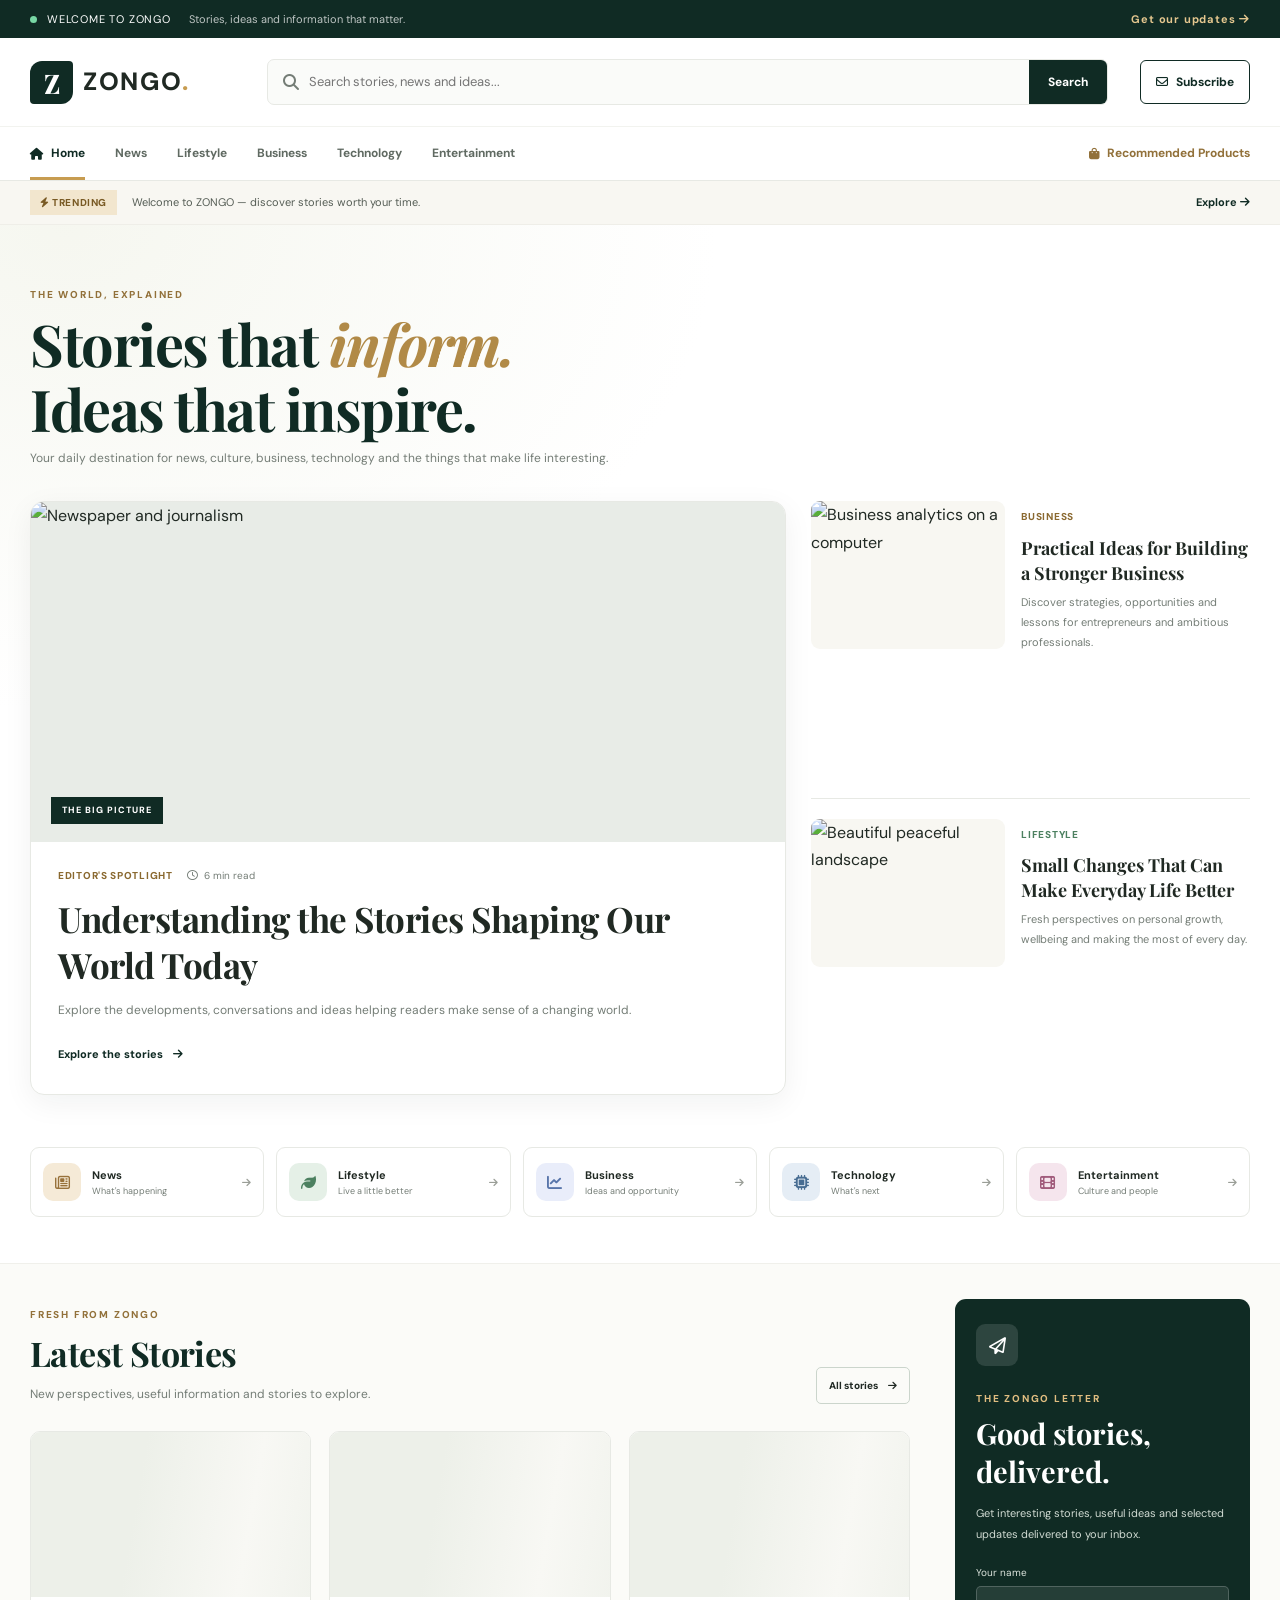
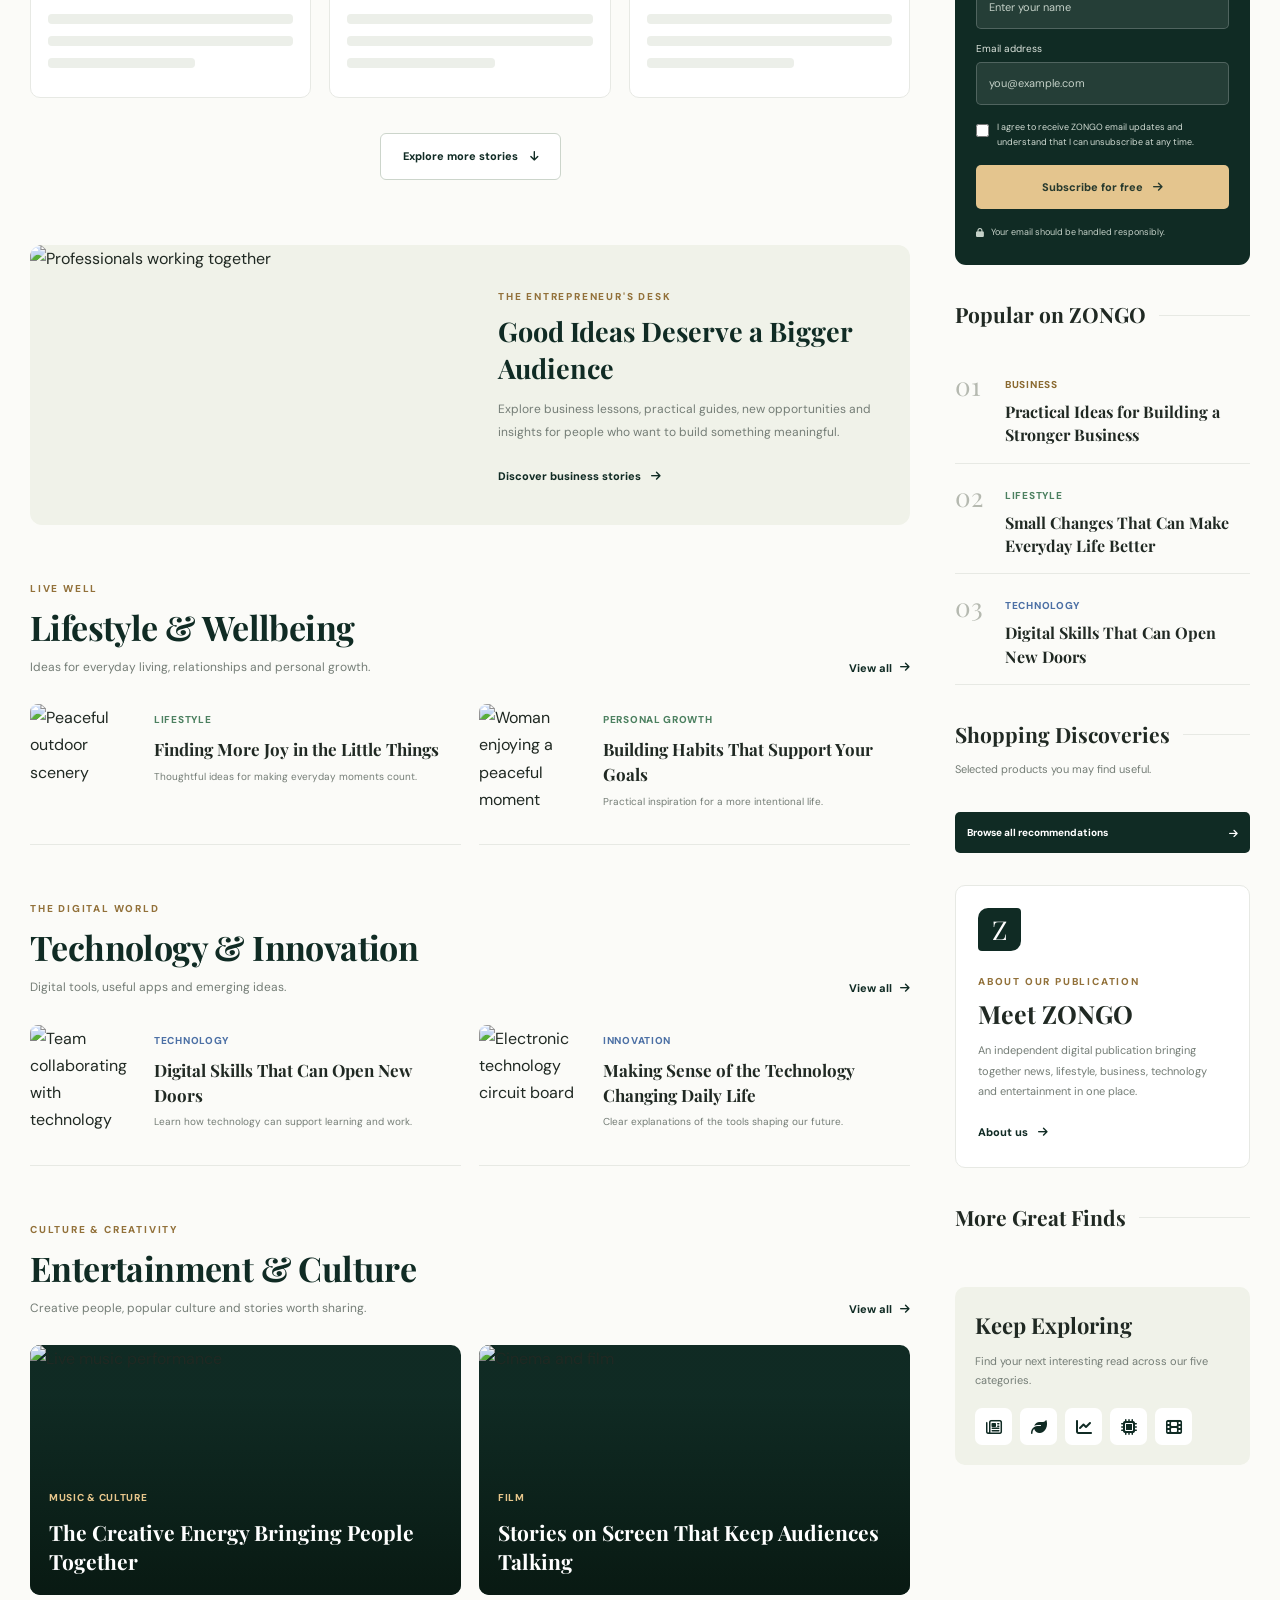
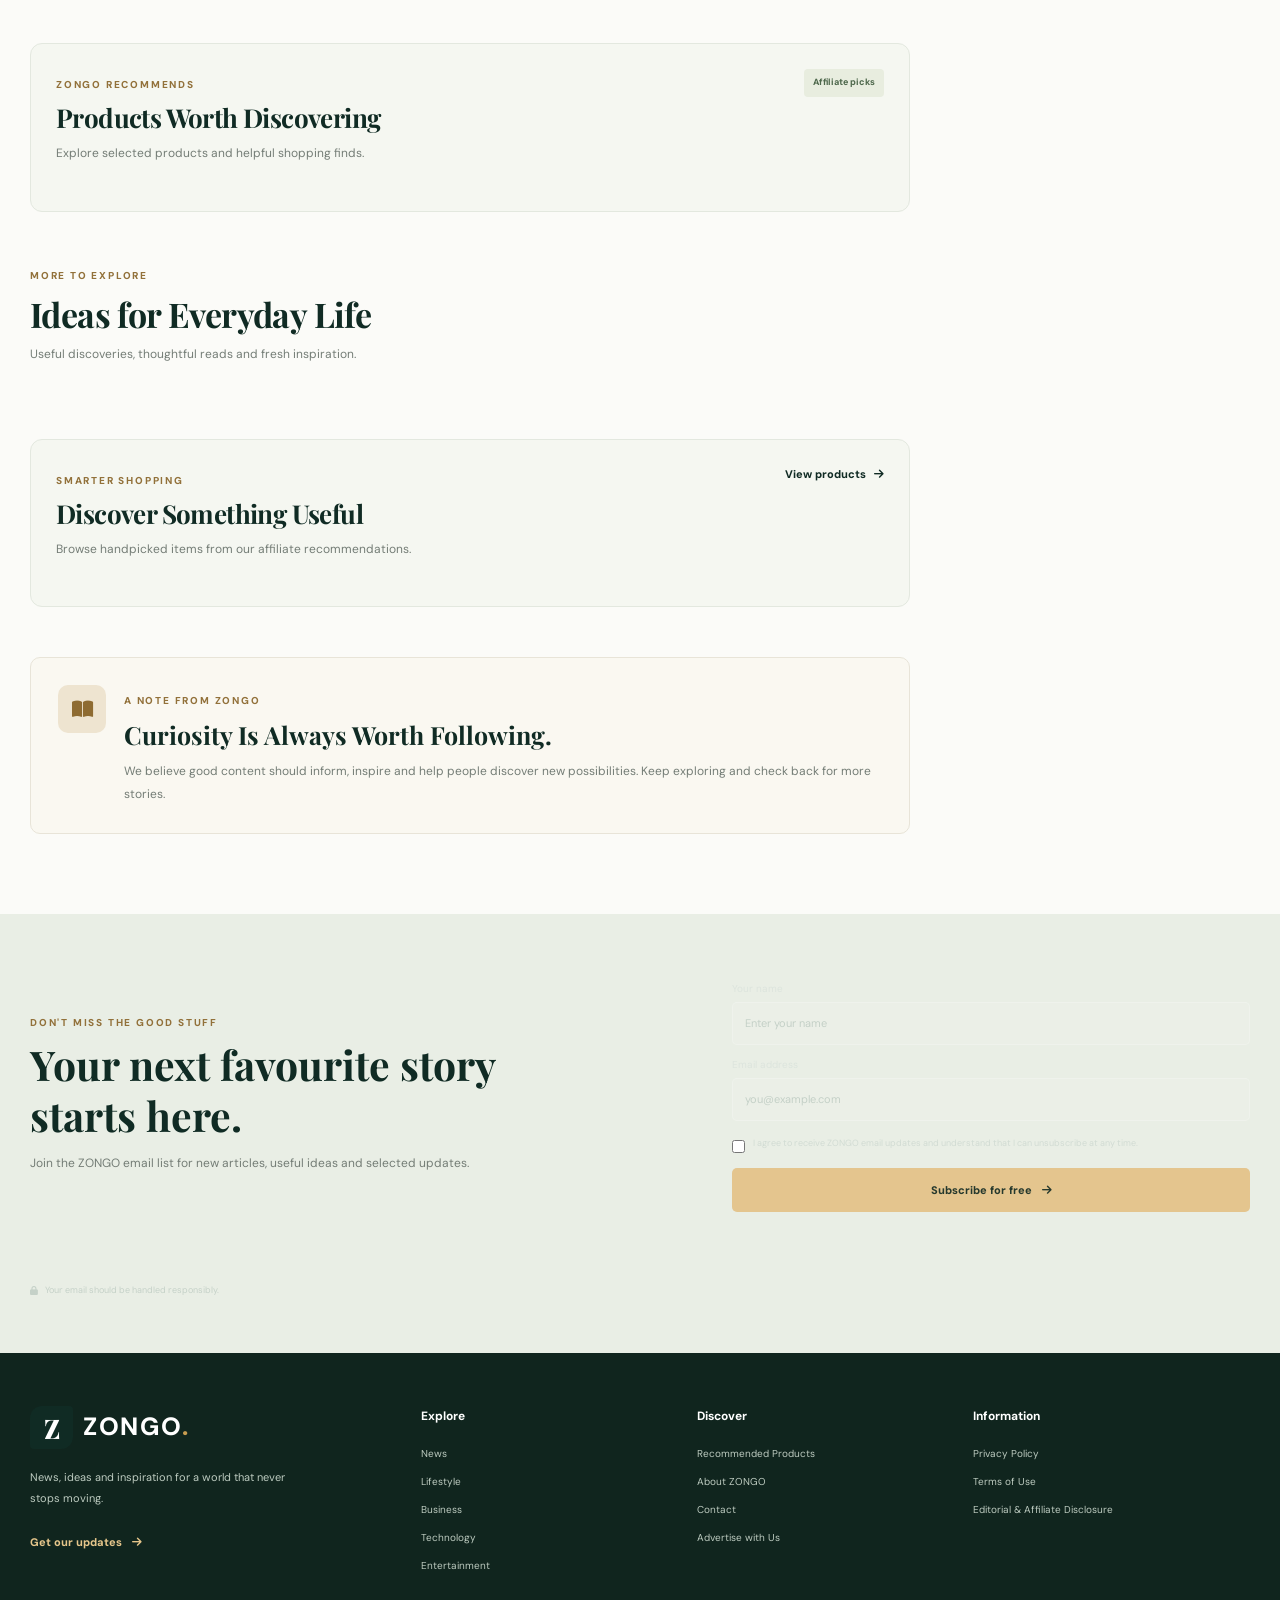
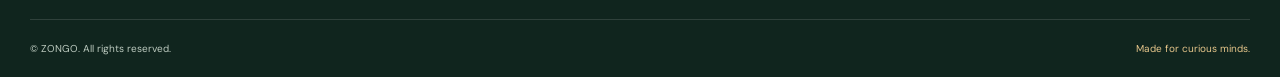
==== index.html @ f4617a2e "Add files via upload" ====
<!DOCTYPE html>
<html lang="en">
<head>
  <meta charset="UTF-8">

  <meta name="viewport" content="width=device-width, initial-scale=1">

  <title>ZONGO — News, Lifestyle, Business & Entertainment</title>

  <meta name="description" content="Discover the latest news, lifestyle stories, business ideas, technology updates and entertainment on ZONGO.">

  <meta name="theme-color" content="#102b24">

  <meta name="robots" content="index,follow">

  <link rel="canonical" href="https://zongo.shop/">

  <link rel="preconnect" href="https://fonts.googleapis.com">
  <link rel="preconnect" href="https://fonts.gstatic.com" crossorigin>

  <link href="https://fonts.googleapis.com/css2?family=DM+Sans:wght@400;500;600;700;800&family=Playfair+Display:wght@500;600;700;800&display=swap" rel="stylesheet">

  <link rel="stylesheet" href="https://cdnjs.cloudflare.com/ajax/libs/font-awesome/6.7.2/css/all.min.css">

  <link rel="stylesheet" href="style.css">
  
<script type="module" src="script.js"></script>
  
  
</head>

<body>

<!-- ANNOUNCEMENT BAR -->

<div class="announcement-bar">
  <div class="container announcement-inner">
    <span class="live-dot"></span>
    <span>WELCOME TO ZONGO</span>
    <span class="announcement-message">
      Stories, ideas and information that matter.
    </span>
    <a href="#newsletter">Get our updates <i class="fa-solid fa-arrow-right"></i></a>
  </div>
</div>


<!-- HEADER -->

<header class="site-header">

  <div class="container header-main">

    <a href="index.html" class="brand" aria-label="ZONGO homepage">
      <span class="brand-icon">Z</span>
      <span class="brand-name">ZONGO<span class="brand-dot">.</span></span>
    </a>

    <form class="header-search" id="searchForm" role="search">

      <i class="fa-solid fa-magnifying-glass"></i>

      <input
        type="search"
        id="searchInput"
        placeholder="Search stories, news and ideas..."
        aria-label="Search articles"
      >

      <button type="submit">Search</button>

    </form>

    <div class="header-actions">

      <a href="#newsletter" class="header-subscribe">
        <i class="fa-regular fa-envelope"></i>
        Subscribe
      </a>

      <button
        class="mobile-menu-toggle"
        id="mobileMenuToggle"
        aria-label="Open navigation menu"
        aria-expanded="false"
      >
        <i class="fa-solid fa-bars"></i>
      </button>

    </div>

  </div>


  <!-- NAVIGATION -->

  <nav class="main-nav" id="mainNav">

    <div class="container nav-inner">

      <a href="index.html" class="nav-link active">
        <i class="fa-solid fa-house"></i>
        Home
      </a>

      <a href="news.html" class="nav-link">News</a>

      <a href="lifestyle.html" class="nav-link">Lifestyle</a>

      <a href="business.html" class="nav-link">Business</a>

      <a href="technology.html" class="nav-link">Technology</a>

      <a href="entertainment.html" class="nav-link">Entertainment</a>

      <a href="tinubu-election.html" class="nav-link nav-special">
        <i class="fa-solid fa-bag-shopping"></i>
        Recommended Products
      </a>

    </div>

  </nav>

</header>


<main>
    

  <!-- BREAKING / TRENDING STRIP -->

  <section class="trend-strip">

    <div class="container trend-inner">

      <span class="trend-label">
        <i class="fa-solid fa-bolt"></i>
        TRENDING
      </span>

      <div class="trend-content" id="trendingTicker">
        <span>Welcome to ZONGO — discover stories worth your time.</span>
      </div>

      <a href="#latest" class="trend-more">
        Explore <i class="fa-solid fa-arrow-right"></i>
      </a>

    </div>

  </section>


  <!-- HERO -->

  <section class="hero-section">

    <div class="container">

      <div class="section-heading hero-heading">

        <div>
          <span class="eyebrow">THE WORLD, EXPLAINED</span>
          <h1>Stories that <span>inform.</span><br>Ideas that inspire.</h1>
          <p>
            Your daily destination for news, culture, business,
            technology and the things that make life interesting.
          </p>
        </div>

        <div class="hero-date" id="currentDate"></div>

      </div>


      <div class="hero-grid">

        <!-- MAIN FEATURE -->

        <article class="hero-feature">

          <a href="news.html" class="hero-feature-image image-link">

            <img
              src="https://images.unsplash.com/photo-1504711434969-e33886168f5c?auto=format&fit=crop&w=1400&q=85"
              alt="Newspaper and journalism"
              fetchpriority="high"
            >

            <span class="image-category">THE BIG PICTURE</span>

          </a>

          <div class="hero-feature-content">

            <div class="article-meta">
              <span class="category-label">Editor's Spotlight</span>
              <span><i class="fa-regular fa-clock"></i> 6 min read</span>
            </div>

            <h2>
              <a href="news.html">
                Understanding the Stories Shaping Our World Today
              </a>
            </h2>

            <p>
              Explore the developments, conversations and ideas
              helping readers make sense of a changing world.
            </p>

            <a href="news.html" class="read-link">
              Explore the stories
              <i class="fa-solid fa-arrow-right"></i>
            </a>

          </div>

        </article>


        <!-- SECONDARY STORIES -->

        <div class="hero-side-stories">

          <article class="side-feature">

            <a href="business.html" class="side-feature-image image-link">

              <img
                src="https://images.unsplash.com/photo-1460925895917-afdab827c52f?auto=format&fit=crop&w=800&q=80"
                alt="Business analytics on a computer"
                loading="lazy"
              >

            </a>

            <div class="side-feature-content">

              <span class="category-label">Business</span>

              <h3>
                <a href="business.html">
                  Practical Ideas for Building a Stronger Business
                </a>
              </h3>

              <p>
                Discover strategies, opportunities and lessons
                for entrepreneurs and ambitious professionals.
              </p>

            </div>

          </article>


          <article class="side-feature">

            <a href="lifestyle.html" class="side-feature-image image-link">

              <img
                src="https://images.unsplash.com/photo-1490730141103-6cac27aaab94?auto=format&fit=crop&w=800&q=80"
                alt="Beautiful peaceful landscape"
                loading="lazy"
              >

            </a>

            <div class="side-feature-content">

              <span class="category-label category-lifestyle">Lifestyle</span>

              <h3>
                <a href="lifestyle.html">
                  Small Changes That Can Make Everyday Life Better
                </a>
              </h3>

              <p>
                Fresh perspectives on personal growth, wellbeing
                and making the most of every day.
              </p>

            </div>

          </article>

        </div>

      </div>

    </div>

  </section>


  <!-- CATEGORY QUICK LINKS -->

  <section class="category-section">

    <div class="container">

      <div class="category-scroll">

        <a href="news.html" class="category-pill">
          <span class="category-icon news-icon">
            <i class="fa-regular fa-newspaper"></i>
          </span>
          <span>
            <strong>News</strong>
            <small>What's happening</small>
          </span>
          <i class="fa-solid fa-arrow-right category-arrow"></i>
        </a>


        <a href="lifestyle.html" class="category-pill">

          <span class="category-icon lifestyle-icon">
            <i class="fa-solid fa-leaf"></i>
          </span>

          <span>
            <strong>Lifestyle</strong>
            <small>Live a little better</small>
          </span>

          <i class="fa-solid fa-arrow-right category-arrow"></i>

        </a>


        <a href="business.html" class="category-pill">

          <span class="category-icon business-icon">
            <i class="fa-solid fa-chart-line"></i>
          </span>

          <span>
            <strong>Business</strong>
            <small>Ideas and opportunity</small>
          </span>

          <i class="fa-solid fa-arrow-right category-arrow"></i>

        </a>


        <a href="technology.html" class="category-pill">

          <span class="category-icon technology-icon">
            <i class="fa-solid fa-microchip"></i>
          </span>

          <span>
            <strong>Technology</strong>
            <small>What's next</small>
          </span>

          <i class="fa-solid fa-arrow-right category-arrow"></i>

        </a>


        <a href="entertainment.html" class="category-pill">

          <span class="category-icon entertainment-icon">
            <i class="fa-solid fa-film"></i>
          </span>

          <span>
            <strong>Entertainment</strong>
            <small>Culture and people</small>
          </span>

          <i class="fa-solid fa-arrow-right category-arrow"></i>

        </a>

      </div>

    </div>

  </section>


  <!-- MAIN EDITORIAL AREA -->

  <section class="editorial-section" id="latest">

    <div class="container editorial-layout">

      <!-- LEFT CONTENT -->

      <div class="editorial-main">

        <div class="section-heading section-heading-row">

          <div>
            <span class="eyebrow">FRESH FROM ZONGO</span>
            <h2>Latest Stories</h2>
            <p>New perspectives, useful information and stories to explore.</p>
          </div>

          <a href="news.html" class="outline-button">
            All stories
            <i class="fa-solid fa-arrow-right"></i>
          </a>

        </div>


        <!-- STORIES ARE INSERTED HERE BY JAVASCRIPT -->

        <div class="article-grid" id="latestArticles">

          <article class="article-card loading-card">
            <div class="loading-placeholder"></div>
            <div class="loading-lines">
              <span></span>
              <span></span>
              <span></span>
            </div>
          </article>

          <article class="article-card loading-card">
            <div class="loading-placeholder"></div>
            <div class="loading-lines">
              <span></span>
              <span></span>
              <span></span>
            </div>
          </article>

          <article class="article-card loading-card">
            <div class="loading-placeholder"></div>
            <div class="loading-lines">
              <span></span>
              <span></span>
              <span></span>
            </div>
          </article>

        </div>


        <div class="load-more-wrap">

          <button class="load-more-button" id="loadMoreArticles">
            Explore more stories
            <i class="fa-solid fa-arrow-down"></i>
          </button>

        </div>


        <!-- BUSINESS SPOTLIGHT -->

        <section class="content-feature">

          <div class="content-feature-image">

            <img
              src="https://images.unsplash.com/photo-1556761175-b413da4baf72?auto=format&fit=crop&w=1200&q=85"
              alt="Professionals working together"
              loading="lazy"
            >

          </div>

          <div class="content-feature-text">

            <span class="eyebrow">THE ENTREPRENEUR'S DESK</span>

            <h2>Good Ideas Deserve a Bigger Audience</h2>

            <p>
              Explore business lessons, practical guides, new
              opportunities and insights for people who want
              to build something meaningful.
            </p>

            <a href="business.html" class="read-link">
              Discover business stories
              <i class="fa-solid fa-arrow-right"></i>
            </a>

          </div>

        </section>


        <!-- LIFESTYLE -->

        <section class="feed-section">

          <div class="section-heading section-heading-row">

            <div>
              <span class="eyebrow">LIVE WELL</span>
              <h2>Lifestyle & Wellbeing</h2>
              <p>Ideas for everyday living, relationships and personal growth.</p>
            </div>

            <a href="lifestyle.html" class="text-link">
              View all <i class="fa-solid fa-arrow-right"></i>
            </a>

          </div>

          <div class="horizontal-stories" id="lifestyleArticles">

            <article class="horizontal-story">

              <img
                src="https://images.unsplash.com/photo-1499209974431-9dddcece7f88?auto=format&fit=crop&w=600&q=80"
                alt="Peaceful outdoor scenery"
                loading="lazy"
              >

              <div>
                <span class="category-label category-lifestyle">Lifestyle</span>

                <h3>
                  <a href="lifestyle.html">
                    Finding More Joy in the Little Things
                  </a>
                </h3>

                <p>
                  Thoughtful ideas for making everyday moments count.
                </p>
              </div>

            </article>


            <article class="horizontal-story">

              <img
                src="https://images.unsplash.com/photo-1517841905240-472988babdf9?auto=format&fit=crop&w=600&q=80"
                alt="Woman enjoying a peaceful moment"
                loading="lazy"
              >

              <div>
                <span class="category-label category-lifestyle">Personal Growth</span>

                <h3>
                  <a href="lifestyle.html">
                    Building Habits That Support Your Goals
                  </a>
                </h3>

                <p>
                  Practical inspiration for a more intentional life.
                </p>
              </div>

            </article>

          </div>

        </section>


        <!-- TECHNOLOGY -->

        <section class="feed-section">

          <div class="section-heading section-heading-row">

            <div>
              <span class="eyebrow">THE DIGITAL WORLD</span>
              <h2>Technology & Innovation</h2>
              <p>Digital tools, useful apps and emerging ideas.</p>
            </div>

            <a href="technology.html" class="text-link">
              View all <i class="fa-solid fa-arrow-right"></i>
            </a>

          </div>

          <div class="horizontal-stories">

            <article class="horizontal-story">

              <img
                src="https://images.unsplash.com/photo-1519389950473-47ba0277781c?auto=format&fit=crop&w=600&q=80"
                alt="Team collaborating with technology"
                loading="lazy"
              >

              <div>

                <span class="category-label category-technology">Technology</span>

                <h3>
                  <a href="technology.html">
                    Digital Skills That Can Open New Doors
                  </a>
                </h3>

                <p>
                  Learn how technology can support learning and work.
                </p>

              </div>

            </article>


            <article class="horizontal-story">

              <img
                src="https://images.unsplash.com/photo-1518770660439-4636190af475?auto=format&fit=crop&w=600&q=80"
                alt="Electronic technology circuit board"
                loading="lazy"
              >

              <div>

                <span class="category-label category-technology">Innovation</span>

                <h3>
                  <a href="technology.html">
                    Making Sense of the Technology Changing Daily Life
                  </a>
                </h3>

                <p>
                  Clear explanations of the tools shaping our future.
                </p>

              </div>

            </article>

          </div>

        </section>


        <!-- ENTERTAINMENT -->

        <section class="feed-section">

          <div class="section-heading section-heading-row">

            <div>
              <span class="eyebrow">CULTURE & CREATIVITY</span>
              <h2>Entertainment & Culture</h2>
              <p>Creative people, popular culture and stories worth sharing.</p>
            </div>

            <a href="entertainment.html" class="text-link">
              View all <i class="fa-solid fa-arrow-right"></i>
            </a>

          </div>


          <div class="entertainment-grid">

            <article class="entertainment-card">

              <img
                src="https://images.unsplash.com/photo-1493225457124-a3eb161ffa5f?auto=format&fit=crop&w=800&q=85"
                alt="Live music performance"
                loading="lazy"
              >

              <div class="entertainment-card-content">

                <span class="category-label category-entertainment">Music & Culture</span>

                <h3>
                  <a href="entertainment.html">
                    The Creative Energy Bringing People Together
                  </a>
                </h3>

              </div>

            </article>


            <article class="entertainment-card">

              <img
                src="https://images.unsplash.com/photo-1485846234645-a62644f84728?auto=format&fit=crop&w=800&q=85"
                alt="Cinema and film"
                loading="lazy"
              >

              <div class="entertainment-card-content">

                <span class="category-label category-entertainment">Film</span>

                <h3>
                  <a href="entertainment.html">
                    Stories on Screen That Keep Audiences Talking
                  </a>
                </h3>

              </div>

            </article>

          </div>

        </section>


        <!-- AFFILIATE PRODUCTS: SLOT 1 -->

        <section class="affiliate-section affiliate-inline" data-affiliate-slot="1">

          <div class="affiliate-heading">

            <div>
              <span class="eyebrow">ZONGO RECOMMENDS</span>
              <h2>Products Worth Discovering</h2>
              <p>Explore selected products and helpful shopping finds.</p>
            </div>

            <span class="affiliate-disclosure">Affiliate picks</span>

          </div>

          <div class="affiliate-grid" id="affiliateSlot1"></div>

        </section>


        <!-- MORE STORIES -->

        <section class="feed-section">

          <div class="section-heading section-heading-row">

            <div>
              <span class="eyebrow">MORE TO EXPLORE</span>
              <h2>Ideas for Everyday Life</h2>
              <p>Useful discoveries, thoughtful reads and fresh inspiration.</p>
            </div>

          </div>


          <div class="article-grid compact-grid" id="moreArticles"></div>

        </section>


        <!-- AFFILIATE PRODUCTS: SLOT 2 -->

        <section class="affiliate-section affiliate-inline" data-affiliate-slot="2">

          <div class="affiliate-heading">

            <div>
              <span class="eyebrow">SMARTER SHOPPING</span>
              <h2>Discover Something Useful</h2>
              <p>Browse handpicked items from our affiliate recommendations.</p>
            </div>

            <a href="tinubu-election.html" class="text-link">
              View products <i class="fa-solid fa-arrow-right"></i>
            </a>

          </div>

          <div class="affiliate-grid" id="affiliateSlot2"></div>

        </section>

        <!-- EDITORIAL NOTE -->

        <section class="editor-note">

          <div class="editor-note-icon">
            <i class="fa-solid fa-book-open"></i>
          </div>

          <div>
            <span class="eyebrow">A NOTE FROM ZONGO</span>
            <h2>Curiosity Is Always Worth Following.</h2>
            <p>
              We believe good content should inform, inspire and
              help people discover new possibilities. Keep exploring
              and check back for more stories.
            </p>
          </div>

        </section>

      </div>


      <!-- RIGHT SIDEBAR -->

      <aside class="editorial-sidebar">

        <!-- NEWSLETTER -->

        <section class="sidebar-newsletter">

          <div class="newsletter-icon">
            <i class="fa-regular fa-paper-plane"></i>
          </div>

          <span class="eyebrow">THE ZONGO LETTER</span>

          <h2>Good stories, delivered.</h2>

          <p>
            Get interesting stories, useful ideas and selected updates
            delivered to your inbox.
          </p>

          <form id="newsletterForm" class="newsletter-form">

            <label for="newsletterName">Your name</label>

            <input
              type="text"
              id="newsletterName"
              name="name"
              placeholder="Enter your name"
              maxlength="80"
              autocomplete="name"
            >

            <label for="newsletterEmail">Email address</label>

            <input
              type="email"
              id="newsletterEmail"
              name="email"
              placeholder="you@example.com"
              autocomplete="email"
              maxlength="254"
              required
            >

            <label class="consent-label">

              <input
                type="checkbox"
                id="newsletterConsent"
                required
              >

              <span>
                I agree to receive ZONGO email updates and understand
                that I can unsubscribe at any time.
              </span>

            </label>

            <button type="submit" id="newsletterSubmit">
              Subscribe for free
              <i class="fa-solid fa-arrow-right"></i>
            </button>

            <p class="form-message" id="newsletterMessage" aria-live="polite"></p>

          </form>

          <div class="newsletter-privacy">
            <i class="fa-solid fa-lock"></i>
            Your email should be handled responsibly.
          </div>

        </section>


        <!-- TRENDING STORIES -->

        <section class="sidebar-section">

          <div class="sidebar-heading">
            <h2>Popular on ZONGO</h2>
            <span class="heading-line"></span>
          </div>

          <div class="popular-list" id="popularArticles">

            <article class="popular-item">
              <span class="popular-number">01</span>
              <div>
                <span class="category-label">Business</span>
                <h3>
                  <a href="business.html">
                    Practical Ideas for Building a Stronger Business
                  </a>
                </h3>
              </div>
            </article>

            <article class="popular-item">
              <span class="popular-number">02</span>
              <div>
                <span class="category-label category-lifestyle">Lifestyle</span>
                <h3>
                  <a href="lifestyle.html">
                    Small Changes That Can Make Everyday Life Better
                  </a>
                </h3>
              </div>
            </article>

            <article class="popular-item">
              <span class="popular-number">03</span>
              <div>
                <span class="category-label category-technology">Technology</span>
                <h3>
                  <a href="technology.html">
                    Digital Skills That Can Open New Doors
                  </a>
                </h3>
              </div>
            </article>

          </div>

        </section>


        <!-- AFFILIATE SIDEBAR SLOT 3 -->

        <section class="sidebar-affiliate" data-affiliate-slot="3">

          <div class="sidebar-heading">
            <h2>Shopping Discoveries</h2>
            <span class="heading-line"></span>
          </div>

          <p class="sidebar-small-note">
            Selected products you may find useful.
          </p>

          <div id="affiliateSlot3" class="affiliate-sidebar-grid"></div>

          <a href="tinubu-election.html" class="sidebar-all-products">
            Browse all recommendations
            <i class="fa-solid fa-arrow-right"></i>
          </a>

        </section>


        <!-- ABOUT ZONGO -->

        <section class="sidebar-about">

          <div class="about-mark">Z</div>

          <span class="eyebrow">ABOUT OUR PUBLICATION</span>

          <h2>Meet ZONGO</h2>

          <p>
            An independent digital publication bringing together
            news, lifestyle, business, technology and entertainment
            in one place.
          </p>

          <a href="about.html" class="read-link">
            About us
            <i class="fa-solid fa-arrow-right"></i>
          </a>

        </section>


        <!-- AFFILIATE SIDEBAR SLOT 4 -->

        <section class="sidebar-affiliate" data-affiliate-slot="4">

          <div class="sidebar-heading">
            <h2>More Great Finds</h2>
            <span class="heading-line"></span>
          </div>

          <div id="affiliateSlot4" class="affiliate-sidebar-grid"></div>

        </section>


        <!-- FOLLOW -->

        <section class="sidebar-follow">

          <h2>Keep Exploring</h2>

          <p>
            Find your next interesting read across our five categories.
          </p>

          <div class="follow-links">

            <a href="news.html" aria-label="News">
              <i class="fa-regular fa-newspaper"></i>
            </a>

            <a href="lifestyle.html" aria-label="Lifestyle">
              <i class="fa-solid fa-leaf"></i>
            </a>

            <a href="business.html" aria-label="Business">
              <i class="fa-solid fa-chart-line"></i>
            </a>

            <a href="technology.html" aria-label="Technology">
              <i class="fa-solid fa-microchip"></i>
            </a>

            <a href="entertainment.html" aria-label="Entertainment">
              <i class="fa-solid fa-film"></i>
            </a>

          </div>

        </section>

      </aside>

    </div>

  </section>


  <!-- FULL-WIDTH NEWSLETTER -->

  <section class="newsletter-banner" id="newsletter">

    <div class="container newsletter-banner-inner">

      <div class="newsletter-banner-copy">

        <span class="eyebrow">DON'T MISS THE GOOD STUFF</span>

        <h2>Your next favourite story starts here.</h2>

        <p>
          Join the ZONGO email list for new articles, useful ideas
          and selected updates.
        </p>

      </div>


         <form id="newsletterForm" class="newsletter-form">

            <label for="newsletterName">Your name</label>

            <input
              type="text"
              id="newsletterName"
              name="name"
              placeholder="Enter your name"
              maxlength="80"
              autocomplete="name"
            >

            <label for="newsletterEmail">Email address</label>

            <input
              type="email"
              id="newsletterEmail"
              name="email"
              placeholder="you@example.com"
              autocomplete="email"
              maxlength="254"
              required
            >

            <label class="consent-label">

              <input
                type="checkbox"
                id="newsletterConsent"
                required
              >

              <span>
                I agree to receive ZONGO email updates and understand
                that I can unsubscribe at any time.
              </span>

            </label>

            <button type="submit" id="newsletterSubmit">
              Subscribe for free
              <i class="fa-solid fa-arrow-right"></i>
            </button>

            <p class="form-message" id="newsletterMessage" aria-live="polite"></p>

          </form>

          <div class="newsletter-privacy">
            <i class="fa-solid fa-lock"></i>
            Your email should be handled responsibly.
          </div>
          
          
    </div>

  </section>


  <!-- FOOTER -->

  <footer class="site-footer">

    <div class="container">

      <div class="footer-main">

        <div class="footer-brand-column">

          <a href="index.html" class="brand footer-brand">

            <span class="brand-icon">Z</span>

            <span class="brand-name">ZONGO<span class="brand-dot">.</span></span>

          </a>

          <p>
            News, ideas and inspiration for a world that never
            stops moving.
          </p>

          <a href="#newsletter" class="footer-subscribe">
            Get our updates
            <i class="fa-solid fa-arrow-right"></i>
          </a>

        </div>


        <div class="footer-column">

          <h3>Explore</h3>

          <a href="news.html">News</a>
          <a href="lifestyle.html">Lifestyle</a>
          <a href="business.html">Business</a>
          <a href="technology.html">Technology</a>
          <a href="entertainment.html">Entertainment</a>

        </div>


        <div class="footer-column">

          <h3>Discover</h3>

          <a href="tinubu-election.html">Recommended Products</a>
          <a href="about.html">About ZONGO</a>
          <a href="contact.html">Contact</a>
          <a href="advertise.html">Advertise with Us</a>

        </div>


        <div class="footer-column">

          <h3>Information</h3>

          <a href="privacy.html">Privacy Policy</a>
          <a href="terms.html">Terms of Use</a>
          <a href="disclaimer.html">Editorial & Affiliate Disclosure</a>

        </div>

      </div>


      <div class="footer-bottom">

        <p>
          &copy; <span id="copyrightYear"></span> ZONGO.
          All rights reserved.
        </p>

        <p class="footer-tagline">
          Made for curious minds.
        </p>

      </div>

    </div>

  </footer>


  <!-- BACK TO TOP -->

  <button id="backToTop" class="back-to-top" aria-label="Back to top">
    <i class="fa-solid fa-arrow-up"></i>
  </button>


  <!-- ACCESSIBLE NOTIFICATION -->

  <div id="siteToast" class="site-toast" role="status" aria-live="polite"></div>


</main>

</body>
</html>
---- style.css ----
/* ========================================
   ZONGO BLOG
   PROFESSIONAL EDITORIAL DESIGN
======================================== */

:root {
  --green: #102b24;
  --green-light: #1c4438;
  --green-soft: #eaf2ed;

  --cream: #f8f7f2;
  --white: #ffffff;

  --text: #202923;
  --muted: #747d76;

  --border: #e7e9e4;

  --gold: #c79c50;
  --red: #d94c4c;

  --radius: 14px;

  --shadow: 0 8px 30px rgba(18, 40, 29, 0.06);

  --font-body: "DM Sans", Arial, sans-serif;
  --font-heading: "Playfair Display", Georgia, serif;

  --container: 1220px;
}


/* RESET */

* {
  box-sizing: border-box;
  margin: 0;
  padding: 0;
}

html {
  scroll-behavior: smooth;
  scroll-padding-top: 130px;
}

body {
  font-family: var(--font-body);
  background: var(--white);
  color: var(--text);
  line-height: 1.7;
  overflow-wrap: break-word;
}

img {
  display: block;
  width: 100%;
  max-width: 100%;
  object-fit: cover;
}

a {
  color: inherit;
  text-decoration: none;
}

button,
input {
  font: inherit;
}

button {
  cursor: pointer;
}

button:focus-visible,
a:focus-visible,
input:focus-visible {
  outline: 3px solid var(--gold);
  outline-offset: 3px;
}

.container {
  width: min(var(--container), calc(100% - 40px));
  margin-inline: auto;
}

.visually-hidden {
  position: absolute;
  width: 1px;
  height: 1px;
  padding: 0;
  margin: -1px;
  overflow: hidden;
  clip: rect(0, 0, 0, 0);
  white-space: nowrap;
  border: 0;
}


/* ANNOUNCEMENT */

.announcement-bar {
  background: var(--green);
  color: #fff;
  font-size: 11px;
  letter-spacing: 0.8px;
}

.announcement-inner {
  min-height: 38px;
  display: flex;
  align-items: center;
  gap: 10px;
}

.live-dot {
  width: 7px;
  height: 7px;
  background: #78d8a5;
  border-radius: 50%;
  flex-shrink: 0;
}

.announcement-message {
  opacity: 0.72;
  letter-spacing: 0;
  margin-left: 8px;
}

.announcement-inner > a {
  margin-left: auto;
  color: #e5c78f;
  font-weight: 700;
  white-space: nowrap;
}


/* HEADER */

.site-header {
  background: #fff;
  position: relative;
  z-index: 100;
  border-bottom: 1px solid var(--border);
}

.header-main {
  min-height: 88px;
  display: grid;
  grid-template-columns: 205px minmax(220px, 1fr) auto;
  align-items: center;
  gap: 32px;
}

.brand {
  display: inline-flex;
  align-items: center;
  gap: 10px;
  width: fit-content;
}

.brand-icon {
  display: grid;
  place-items: center;
  width: 43px;
  height: 43px;
  background: var(--green);
  color: #fff;
  border-radius: 12px 4px 12px 4px;
  font-size: 27px;
  font-weight: 800;
  font-family: var(--font-heading);
}

.brand-name {
  font-weight: 800;
  letter-spacing: 1.7px;
  font-size: 25px;
}

.brand-dot {
  color: var(--gold);
}

.header-search {
  height: 46px;
  display: flex;
  align-items: center;
  border: 1px solid var(--border);
  border-radius: 7px;
  padding-left: 15px;
  background: #fafbf9;
  gap: 10px;
}

.header-search > i {
  color: var(--muted);
}

.header-search input {
  flex: 1;
  width: 0;
  min-width: 0;
  border: 0;
  outline: 0;
  background: transparent;
  color: var(--text);
  font-size: 13px;
}

.header-search button {
  align-self: stretch;
  padding: 0 19px;
  border: 0;
  background: var(--green);
  color: #fff;
  font-size: 12px;
  font-weight: 700;
  border-radius: 0 6px 6px 0;
}

.header-actions {
  display: flex;
  align-items: center;
  gap: 16px;
}

.header-subscribe {
  display: flex;
  align-items: center;
  justify-content: center;
  gap: 8px;
  padding: 11px 15px;
  border: 1px solid var(--green);
  border-radius: 6px;
  color: var(--green);
  font-size: 12px;
  font-weight: 700;
  white-space: nowrap;
  transition: 0.2s;
}

.header-subscribe:hover {
  background: var(--green);
  color: #fff;
}

.mobile-menu-toggle {
  display: none;
  border: 0;
  background: transparent;
  color: var(--green);
  font-size: 24px;
}


/* NAVIGATION */

.main-nav {
  border-top: 1px solid #f2f3ef;
}

.nav-inner {
  display: flex;
  align-items: center;
  gap: 30px;
  min-height: 53px;
}

.nav-link {
  display: flex;
  align-items: center;
  gap: 7px;
  min-height: 53px;
  font-size: 12px;
  font-weight: 700;
  color: #606a62;
  white-space: nowrap;
  position: relative;
  transition: color 0.2s;
}

.nav-link:hover,
.nav-link.active {
  color: var(--green);
}

.nav-link.active::after {
  content: "";
  position: absolute;
  height: 3px;
  bottom: 0;
  left: 0;
  right: 0;
  background: var(--gold);
}

.nav-special {
  margin-left: auto;
  color: #92713a;
}


/* TRENDING STRIP */

.trend-strip {
  background: var(--cream);
  border-bottom: 1px solid #efeee8;
}

.trend-inner {
  display: flex;
  align-items: center;
  gap: 15px;
  min-height: 43px;
  font-size: 11px;
}

.trend-label {
  background: #f2e6ce;
  color: #795a24;
  padding: 4px 10px;
  font-size: 10px;
  font-weight: 800;
  letter-spacing: 0.6px;
  white-space: nowrap;
}

.trend-content {
  flex: 1;
  min-width: 0;
  color: #555d55;
  overflow: hidden;
  text-overflow: ellipsis;
  white-space: nowrap;
}

.trend-more {
  color: var(--green);
  font-weight: 700;
  white-space: nowrap;
}


/* HERO */

.hero-section {
  padding: 54px 0 32px;
  background:
    radial-gradient(
      ellipse at 5% 0%,
      rgba(238, 240, 227, 0.55),
      transparent 38%
    );
}

.section-heading {
  margin-bottom: 27px;
}

.hero-heading {
  display: flex;
  justify-content: space-between;
  align-items: end;
  gap: 25px;
  margin-bottom: 33px;
}

.eyebrow {
  display: inline-block;
  font-size: 10px;
  font-weight: 800;
  letter-spacing: 1.8px;
  color: #92713a;
  margin-bottom: 8px;
  line-height: 1.6;
}

.hero-heading h1 {
  font-family: var(--font-heading);
  font-size: clamp(37px, 4.5vw, 59px);
  line-height: 1.12;
  font-weight: 700;
  letter-spacing: -1.5px;
  color: var(--green);
}

.hero-heading h1 span {
  color: #b18a47;
  font-style: italic;
}

.hero-heading p {
  max-width: 590px;
  color: var(--muted);
  font-size: 13px;
  margin-top: 15px;
}

.hero-date {
  font-size: 11px;
  color: var(--muted);
  white-space: nowrap;
  padding-bottom: 5px;
}


/* HERO GRID */

.hero-grid {
  display: grid;
  grid-template-columns: minmax(0, 1.55fr) minmax(280px, 0.9fr);
  gap: 25px;
}

.hero-feature,
.side-feature {
  min-width: 0;
}

.hero-feature {
  border: 1px solid var(--border);
  background: #fff;
  border-radius: var(--radius);
  overflow: hidden;
  box-shadow: var(--shadow);
}

.hero-feature-image {
  display: block;
  height: 340px;
  position: relative;
  overflow: hidden;
  background: #e8ece7;
}

.hero-feature-image img,
.side-feature-image img,
.article-image img,
.content-feature-image img,
.entertainment-card > img {
  height: 100%;
  transition: transform 0.55s ease;
}

.image-link:hover img {
  transform: scale(1.045);
}

.image-category {
  position: absolute;
  left: 20px;
  bottom: 18px;
  background: var(--green);
  color: #fff;
  padding: 6px 11px;
  font-size: 9px;
  font-weight: 800;
  letter-spacing: 1px;
}

.hero-feature-content {
  padding: 25px 27px 28px;
}

.article-meta {
  display: flex;
  flex-wrap: wrap;
  gap: 14px;
  align-items: center;
  font-size: 10px;
  color: var(--muted);
}

.article-meta i {
  margin-right: 4px;
}

.category-label {
  color: #8a6930;
  font-size: 10px;
  font-weight: 800;
  text-transform: uppercase;
  letter-spacing: 0.7px;
}

.category-lifestyle {
  color: #4c8060;
}

.category-technology {
  color: #4c70a5;
}

.category-entertainment {
  color: #a15c7c;
}

.hero-feature h2 {
  margin: 12px 0;
  font-family: var(--font-heading);
  font-size: clamp(25px, 2.8vw, 35px);
  line-height: 1.3;
  letter-spacing: -0.5px;
}

.hero-feature h2 a:hover,
.side-feature h3 a:hover,
.article-card h3 a:hover,
.horizontal-story h3 a:hover,
.popular-item h3 a:hover {
  color: #94713b;
}

.hero-feature-content > p {
  font-size: 12px;
  color: var(--muted);
  line-height: 1.9;
  margin-bottom: 17px;
}

.read-link {
  display: inline-flex;
  align-items: center;
  gap: 10px;
  font-size: 11px;
  font-weight: 800;
  color: var(--green);
}

.read-link i {
  transition: transform 0.2s;
}

.read-link:hover i {
  transform: translateX(4px);
}


/* HERO SIDE STORIES */

.hero-side-stories {
  display: flex;
  flex-direction: column;
  gap: 20px;
}

.side-feature {
  flex: 1;
  display: grid;
  grid-template-columns: minmax(110px, 0.85fr) minmax(0, 1fr);
  gap: 16px;
  align-items: start;
  padding-bottom: 20px;
  border-bottom: 1px solid var(--border);
}

.side-feature:last-child {
  padding-bottom: 0;
  border-bottom: 0;
}

.side-feature-image {
  display: block;
  height: 148px;
  overflow: hidden;
  border-radius: 9px;
  background: var(--cream);
}

.side-feature-content h3 {
  margin: 7px 0;
  font-family: var(--font-heading);
  font-size: 18px;
  line-height: 1.4;
}

.side-feature-content p {
  font-size: 11px;
  color: var(--muted);
  line-height: 1.8;
}


/* CATEGORY PILLS */

.category-section {
  padding: 20px 0 46px;
}

.category-scroll {
  display: grid;
  grid-template-columns: repeat(5, minmax(0, 1fr));
  gap: 12px;
}

.category-pill {
  display: flex;
  align-items: center;
  gap: 11px;
  padding: 15px 12px;
  border: 1px solid var(--border);
  border-radius: 9px;
  min-width: 0;
  transition: 0.2s ease;
  background: #fff;
}

.category-pill:hover {
  border-color: #b7c6b8;
  transform: translateY(-3px);
  box-shadow: var(--shadow);
}

.category-icon {
  width: 38px;
  height: 38px;
  flex-shrink: 0;
  display: grid;
  place-items: center;
  border-radius: 10px;
  font-size: 15px;
}

.news-icon {
  background: #f5ead7;
  color: #98723b;
}

.lifestyle-icon {
  background: #e5f0e7;
  color: #4c8060;
}

.business-icon {
  background: #e9edfa;
  color: #5875aa;
}

.technology-icon {
  background: #e5edf5;
  color: #486d92;
}

.entertainment-icon {
  background: #f5e5ed;
  color: #a15c7c;
}

.category-pill > span:nth-child(2) {
  min-width: 0;
}

.category-pill strong,
.category-pill small {
  display: block;
}

.category-pill strong {
  font-size: 11px;
}

.category-pill small {
  font-size: 9px;
  color: var(--muted);
  line-height: 1.5;
}

.category-arrow {
  margin-left: auto;
  font-size: 10px;
  color: #9a9e97;
}


/* EDITORIAL LAYOUT */

.editorial-section {
  padding: 35px 0 80px;
  background: #fbfbf8;
  border-top: 1px solid #f0f0eb;
}

.editorial-layout {
  display: grid;
  grid-template-columns: minmax(0, 1fr) 295px;
  gap: 45px;
  align-items: start;
}

.editorial-main {
  min-width: 0;
}

.section-heading-row {
  display: flex;
  align-items: end;
  justify-content: space-between;
  gap: 18px;
}

.section-heading h2,
.affiliate-heading h2 {
  font-family: var(--font-heading);
  font-size: clamp(25px, 2.8vw, 34px);
  font-weight: 700;
  letter-spacing: -0.6px;
  line-height: 1.3;
  color: var(--green);
}

.section-heading p,
.affiliate-heading p {
  font-size: 12px;
  color: var(--muted);
  margin-top: 8px;
}

.outline-button {
  display: inline-flex;
  gap: 10px;
  align-items: center;
  border: 1px solid #cbd5cc;
  border-radius: 5px;
  padding: 9px 12px;
  font-size: 10px;
  font-weight: 800;
  white-space: nowrap;
  transition: 0.2s;
}

.outline-button:hover {
  background: var(--green);
  border-color: var(--green);
  color: #fff;
}

.text-link {
  display: inline-flex;
  align-items: center;
  gap: 8px;
  font-size: 11px;
  color: var(--green);
  font-weight: 800;
  white-space: nowrap;
}

.text-link:hover {
  color: #a17b3f;
}


/* ARTICLE CARDS */

.article-grid {
  display: grid;
  grid-template-columns: repeat(3, minmax(0, 1fr));
  gap: 24px 18px;
}

.article-card {
  min-width: 0;
  background: #fff;
  border: 1px solid var(--border);
  border-radius: 10px;
  overflow: hidden;
  transition: transform 0.25s, box-shadow 0.25s;
}

.article-card:hover {
  transform: translateY(-4px);
  box-shadow: var(--shadow);
}

.article-image {
  display: block;
  height: 165px;
  overflow: hidden;
  background: #e9ede7;
  position: relative;
}

.article-image img {
  height: 100%;
}

.article-image .image-category {
  left: 11px;
  bottom: 11px;
  padding: 5px 8px;
  font-size: 8px;
}

.article-card-content {
  padding: 16px 15px 17px;
}

.article-card-meta {
  display: flex;
  flex-wrap: wrap;
  justify-content: space-between;
  align-items: center;
  gap: 6px;
  margin-bottom: 8px;
}

.article-card-meta time {
  color: #858b84;
  font-size: 9px;
}

.article-card h3 {
  font-family: var(--font-heading);
  font-size: 18px;
  line-height: 1.45;
  margin-bottom: 9px;
}

.article-card-content > p {
  font-size: 11px;
  color: var(--muted);
  line-height: 1.8;
  margin-bottom: 13px;
}

.article-card-footer {
  display: flex;
  align-items: center;
  justify-content: space-between;
  gap: 8px;
  padding-top: 11px;
  border-top: 1px solid #f0f0eb;
  font-size: 9px;
  color: #858b84;
}

.article-card-footer a {
  color: var(--green);
  font-size: 10px;
  font-weight: 800;
}


/* LOADING PLACEHOLDERS */

.loading-placeholder {
  height: 165px;
  background: linear-gradient(
    100deg,
    #edf0e9 20%,
    #f8f8f4 40%,
    #edf0e9 60%
  );
  background-size: 200% 100%;
  animation: loading 1.3s infinite;
}

.loading-lines {
  padding: 17px;
}

.loading-lines span {
  display: block;
  height: 10px;
  border-radius: 4px;
  background: #ecefe9;
  margin-bottom: 12px;
}

.loading-lines span:last-child {
  width: 60%;
}

@keyframes loading {
  to {
    background-position: -200% 0;
  }
}

.empty-state {
  padding: 30px 18px;
  border: 1px dashed #cbd5cc;
  border-radius: 10px;
  color: var(--muted);
  font-size: 12px;
  text-align: center;
  grid-column: 1 / -1;
}

.load-more-wrap {
  display: flex;
  justify-content: center;
  padding: 35px 0 20px;
}

.load-more-button {
  background: #fff;
  border: 1px solid #ccd5cb;
  color: var(--green);
  border-radius: 6px;
  padding: 13px 22px;
  font-size: 11px;
  font-weight: 800;
  transition: 0.2s;
}

.load-more-button i {
  margin-left: 9px;
}

.load-more-button:hover {
  background: var(--green);
  border-color: var(--green);
  color: #fff;
}

.load-more-button:disabled {
  opacity: 0.6;
  cursor: default;
}


/* CONTENT FEATURE */

.content-feature {
  display: grid;
  grid-template-columns: 1fr 1fr;
  align-items: center;
  margin: 45px 0;
  background: #f0f2e9;
  border-radius: 12px;
  overflow: hidden;
}

.content-feature-image {
  height: 280px;
  overflow: hidden;
}

.content-feature-text {
  padding: 28px;
}

.content-feature-text h2 {
  font-family: var(--font-heading);
  color: var(--green);
  font-size: 27px;
  line-height: 1.35;
  margin-bottom: 12px;
}

.content-feature-text p {
  font-size: 12px;
  color: var(--muted);
  line-height: 1.9;
  margin-bottom: 17px;
}


/* FEED SECTIONS */

.feed-section {
  margin-top: 48px;
}

.horizontal-stories {
  display: grid;
  grid-template-columns: 1fr 1fr;
  gap: 18px;
}

.horizontal-story {
  display: grid;
  grid-template-columns: 110px minmax(0, 1fr);
  gap: 14px;
  align-items: start;
  min-width: 0;
  padding-bottom: 20px;
  border-bottom: 1px solid var(--border);
}

.horizontal-story img {
  height: 120px;
  border-radius: 8px;
}

.horizontal-story h3 {
  font-family: var(--font-heading);
  font-size: 17px;
  line-height: 1.45;
  margin: 6px 0;
}

.horizontal-story p {
  font-size: 10px;
  color: var(--muted);
  line-height: 1.8;
}

.compact-grid {
  margin-top: 20px;
}


/* ENTERTAINMENT */

.entertainment-grid {
  display: grid;
  grid-template-columns: 1fr 1fr;
  gap: 18px;
}

.entertainment-card {
  position: relative;
  height: 250px;
  border-radius: 10px;
  overflow: hidden;
  background: var(--green);
}

.entertainment-card > img {
  position: absolute;
  inset: 0;
}

.entertainment-card::after {
  content: "";
  position: absolute;
  inset: 0;
  background: linear-gradient(
    to top,
    rgba(8, 24, 17, 0.92),
    rgba(8, 24, 17, 0.02) 80%
  );
}

.entertainment-card-content {
  position: absolute;
  bottom: 0;
  left: 0;
  right: 0;
  z-index: 2;
  padding: 19px;
  color: #fff;
}

.entertainment-card-content .category-label {
  color: #e8c78c;
}

.entertainment-card-content h3 {
  font-family: var(--font-heading);
  font-size: 21px;
  line-height: 1.4;
  margin-top: 8px;
}


/* AFFILIATE PRODUCT SECTIONS */

.affiliate-section {
  margin: 48px 0;
  padding: 25px;
  border: 1px solid #e3e8df;
  border-radius: 12px;
  background: #f5f7f1;
}

.affiliate-heading {
  display: flex;
  align-items: start;
  justify-content: space-between;
  gap: 15px;
  margin-bottom: 22px;
}

.affiliate-heading h2 {
  font-size: 26px;
}

.affiliate-disclosure {
  background: #e8eddf;
  color: #4e684c;
  font-size: 9px;
  font-weight: 800;
  padding: 6px 9px;
  border-radius: 4px;
  white-space: nowrap;
}

.affiliate-grid {
  display: grid;
  grid-template-columns: repeat(2, minmax(0, 1fr));
  gap: 15px;
}

.affiliate-product {
  background: #fff;
  border: 1px solid var(--border);
  border-radius: 9px;
  overflow: hidden;
  min-width: 0;
  transition: transform 0.2s, box-shadow 0.2s;
}

.affiliate-product:hover {
  transform: translateY(-3px);
  box-shadow: var(--shadow);
}

.affiliate-product-image {
  height: 155px;
  position: relative;
  overflow: hidden;
  background: #f0f1eb;
}

.affiliate-product-image img {
  height: 100%;
  transition: transform 0.3s;
}

.affiliate-product:hover .affiliate-product-image img {
  transform: scale(1.04);
}

.affiliate-badge {
  position: absolute;
  top: 10px;
  left: 10px;
  background: var(--green);
  color: #fff;
  padding: 4px 7px;
  border-radius: 3px;
  font-size: 8px;
  font-weight: 800;
  letter-spacing: 0.5px;
}

.affiliate-product-content {
  padding: 14px;
}

.affiliate-product-content h3 {
  font-family: var(--font-heading);
  font-size: 17px;
  line-height: 1.45;
  margin-bottom: 6px;
}

.affiliate-product-content p {
  font-size: 10px;
  color: var(--muted);
  line-height: 1.8;
  margin-bottom: 13px;
}

.affiliate-product-action {
  display: flex;
  align-items: center;
  justify-content: space-between;
  gap: 8px;
  padding-top: 11px;
  border-top: 1px solid #eff0eb;
}

.affiliate-product-action small {
  font-size: 9px;
  color: var(--muted);
}

.affiliate-product-action a {
  display: inline-flex;
  justify-content: center;
  align-items: center;
  gap: 6px;
  background: var(--green);
  color: #fff;
  padding: 9px 11px;
  border-radius: 5px;
  font-size: 9px;
  font-weight: 800;
}

.affiliate-product-action a:hover {
  background: var(--green-light);
}

.affiliate-sidebar-grid {
  display: grid;
  gap: 15px;
}

.affiliate-sidebar-grid .affiliate-product {
  display: grid;
  grid-template-columns: 95px minmax(0, 1fr);
}

.affiliate-sidebar-grid .affiliate-product-image {
  height: 100%;
  min-height: 135px;
}

.affiliate-sidebar-grid .affiliate-product-content {
  padding: 12px;
}

.affiliate-sidebar-grid .affiliate-product-content h3 {
  font-size: 15px;
}

.affiliate-sidebar-grid .affiliate-product-content p {
  font-size: 10px;
}

.affiliate-sidebar-grid .affiliate-product-action {
  flex-wrap: wrap;
}

.sidebar-small-note {
  color: var(--muted);
  font-size: 11px;
  margin: -12px 0 18px;
}

.sidebar-all-products {
  display: flex;
  justify-content: space-between;
  align-items: center;
  margin-top: 15px;
  padding: 12px;
  background: var(--green);
  color: #fff;
  border-radius: 5px;
  font-size: 10px;
  font-weight: 800;
}


/* EDITORIAL NOTE */

.editor-note {
  display: flex;
  gap: 18px;
  align-items: start;
  margin: 50px 0 0;
  padding: 27px;
  border: 1px solid #e8e4d8;
  border-radius: 10px;
  background: #faf8f1;
}

.editor-note-icon {
  display: grid;
  place-items: center;
  width: 48px;
  height: 48px;
  flex-shrink: 0;
  border-radius: 10px;
  background: #eee4d0;
  color: #8e6b31;
  font-size: 19px;
}

.editor-note h2 {
  font-family: var(--font-heading);
  font-size: 25px;
  line-height: 1.4;
  margin-bottom: 8px;
  color: var(--green);
}

.editor-note p {
  font-size: 12px;
  color: var(--muted);
  line-height: 1.9;
}


/* SIDEBAR */

.editorial-sidebar {
  min-width: 0;
  display: flex;
  flex-direction: column;
  gap: 32px;
}

.sidebar-newsletter {
  padding: 25px 21px;
  background: var(--green);
  color: #fff;
  border-radius: 11px;
}

.newsletter-icon {
  display: grid;
  place-items: center;
  width: 42px;
  height: 42px;
  background: rgba(255, 255, 255, 0.12);
  border-radius: 9px;
  margin-bottom: 17px;
  font-size: 17px;
}

.sidebar-newsletter .eyebrow {
  color: #e0bd80;
}

.sidebar-newsletter h2 {
  font-family: var(--font-heading);
  font-size: 29px;
  line-height: 1.3;
  margin-bottom: 12px;
}

.sidebar-newsletter > p {
  font-size: 11px;
  color: #d1dbd3;
  line-height: 1.9;
  margin-bottom: 19px;
}

.newsletter-form label:not(.consent-label) {
  display: block;
  font-size: 10px;
  color: #dce4dd;
  margin: 11px 0 5px;
}

.newsletter-form > input {
  width: 100%;
  min-width: 0;
  height: 43px;
  padding: 0 12px;
  border: 1px solid rgba(255, 255, 255, 0.2);
  border-radius: 5px;
  background: rgba(255, 255, 255, 0.09);
  color: #fff;
  font-size: 11px;
}

.newsletter-form > input::placeholder {
  color: #c4d0c7;
}

.consent-label {
  display: flex;
  align-items: start;
  gap: 8px;
  margin: 15px 0;
  font-size: 9px;
  color: #d1dbd3;
  line-height: 1.7;
}

.consent-label input {
  margin-top: 4px;
  accent-color: var(--gold);
  flex-shrink: 0;
}

.newsletter-form button {
  width: 100%;
  min-height: 44px;
  padding: 10px;
  border: 0;
  border-radius: 5px;
  background: #e4c58e;
  color: #26392d;
  font-size: 11px;
  font-weight: 800;
}

.newsletter-form button i {
  margin-left: 7px;
}

.newsletter-form button:hover {
  background: #f1d7a7;
}

.newsletter-privacy {
  display: flex;
  align-items: center;
  gap: 7px;
  margin-top: 16px;
  color: #c5d1c8;
  font-size: 9px;
}

.form-message {
  margin-top: 10px;
  font-size: 11px;
  line-height: 1.7;
}

.form-message:empty {
  display: none;
}

.form-message.success {
  color: #9de4b8;
}

.form-message.error {
  color: #ffb4b4;
}


/* SIDEBAR SECTIONS */

.sidebar-heading {
  display: flex;
  align-items: center;
  gap: 13px;
  margin-bottom: 20px;
}

.sidebar-heading h2 {
  font-family: var(--font-heading);
  font-size: 21px;
  white-space: nowrap;
}

.heading-line {
  height: 1px;
  flex: 1;
  background: var(--border);
}

.popular-list {
  display: flex;
  flex-direction: column;
}

.popular-item {
  display: grid;
  grid-template-columns: 38px minmax(0, 1fr);
  gap: 12px;
  padding: 16px 0;
  border-bottom: 1px solid var(--border);
}

.popular-number {
  font-family: var(--font-heading);
  font-size: 26px;
  line-height: 1.3;
  color: #b5b9b0;
}

.popular-item h3 {
  font-family: var(--font-heading);
  font-size: 16px;
  line-height: 1.45;
  margin-top: 4px;
}


/* ABOUT */

.sidebar-about {
  padding: 22px;
  border: 1px solid var(--border);
  background: #fff;
  border-radius: 10px;
}

.about-mark {
  width: 43px;
  height: 43px;
  display: grid;
  place-items: center;
  background: var(--green);
  color: #fff;
  border-radius: 10px 4px 10px 4px;
  font-family: var(--font-heading);
  font-size: 26px;
  margin-bottom: 15px;
}

.sidebar-about h2 {
  font-family: var(--font-heading);
  font-size: 25px;
  line-height: 1.3;
  margin-bottom: 9px;
}

.sidebar-about p {
  font-size: 11px;
  color: var(--muted);
  line-height: 1.9;
  margin-bottom: 15px;
}


/* SIDEBAR FOLLOW */

.sidebar-follow {
  padding: 20px;
  background: #f0f2e9;
  border-radius: 10px;
}

.sidebar-follow h2 {
  font-family: var(--font-heading);
  font-size: 22px;
}

.sidebar-follow p {
  color: var(--muted);
  font-size: 11px;
  line-height: 1.8;
  margin: 7px 0 17px;
}

.follow-links {
  display: flex;
  flex-wrap: wrap;
  gap: 8px;
}

.follow-links a {
  width: 37px;
  height: 37px;
  display: grid;
  place-items: center;
  border-radius: 7px;
  background: #fff;
  color: var(--green);
  transition: 0.2s;
}

.follow-links a:hover {
  background: var(--green);
  color: #fff;
}


/* BOTTOM NEWSLETTER */

.newsletter-banner {
  background: #e9eee5;
  padding: 55px 0;
}

.newsletter-banner-inner {
  display: grid;
  grid-template-columns: 1fr 0.8fr;
  gap: 55px;
  align-items: center;
}

.newsletter-banner-copy h2 {
  max-width: 550px;
  font-family: var(--font-heading);
  font-size: clamp(30px, 3.2vw, 42px);
  color: var(--green);
  line-height: 1.25;
}

.newsletter-banner-copy p {
  font-size: 12px;
  color: var(--muted);
  margin-top: 12px;
}

.banner-newsletter-form {
  display: grid;
  grid-template-columns: minmax(0, 1fr) auto;
  gap: 10px;
}

.banner-newsletter-form > input {
  min-width: 0;
  width: 100%;
  height: 49px;
  padding: 0 14px;
  background: #fff;
  border: 1px solid #d8ded4;
  border-radius: 6px;
  font-size: 11px;
}

.banner-newsletter-form > button {
  height: 49px;
  padding: 0 15px;
  border: 0;
  border-radius: 6px;
  background: var(--green);
  color: #fff;
  font-size: 10px;
  font-weight: 800;
  white-space: nowrap;
}

.banner-newsletter-form > button:hover {
  background: var(--green-light);
}

.banner-newsletter-form > button i {
  margin-left: 7px;
}

.banner-consent {
  grid-column: 1 / -1;
  display: flex;
  align-items: center;
  gap: 8px;
  color: var(--muted);
  font-size: 10px;
}

.banner-consent input {
  accent-color: var(--green);
}

.banner-newsletter-form .form-message {
  grid-column: 1 / -1;
}

.banner-newsletter-form .form-message.success {
  color: var(--green);
}

.banner-newsletter-form .form-message.error {
  color: #b42318;
}


/* FOOTER */

.site-footer {
  padding-top: 53px;
  background: #10251e;
  color: #fff;
}

.footer-main {
  display: grid;
  grid-template-columns: 1.5fr 1fr 1fr 1.2fr;
  gap: 45px;
  padding-bottom: 45px;
}

.footer-brand .brand-name {
  color: #fff;
}

.footer-brand-column > p {
  max-width: 260px;
  color: #bdcbc0;
  font-size: 11px;
  line-height: 1.9;
  margin: 18px 0;
}

.footer-subscribe {
  display: inline-flex;
  align-items: center;
  gap: 10px;
  color: #e6c68b;
  font-size: 11px;
  font-weight: 800;
}

.footer-column {
  display: flex;
  flex-direction: column;
  align-items: start;
  gap: 11px;
}

.footer-column h3 {
  font-size: 12px;
  margin-bottom: 7px;
}

.footer-column a {
  color: #bdcbc0;
  font-size: 10px;
  transition: color 0.2s;
}

.footer-column a:hover {
  color: #e6c68b;
}

.footer-bottom {
  display: flex;
  justify-content: space-between;
  gap: 20px;
  padding: 20px 0;
  border-top: 1px solid rgba(255, 255, 255, 0.13);
  color: #bdcbc0;
  font-size: 10px;
}

.footer-tagline {
  color: #e6c68b;
}


/* BACK TO TOP */

.back-to-top {
  position: fixed;
  right: 22px;
  bottom: 22px;
  z-index: 500;
  width: 43px;
  height: 43px;
  border: 0;
  border-radius: 50%;
  background: var(--green);
  color: #fff;
  box-shadow: 0 5px 20px rgba(0, 0, 0, 0.15);
  opacity: 0;
  visibility: hidden;
  transform: translateY(10px);
  transition: 0.2s;
}

.back-to-top.visible {
  opacity: 1;
  visibility: visible;
  transform: translateY(0);
}

.back-to-top:hover {
  background: var(--green-light);
}


/* TOAST */

.site-toast {
  position: fixed;
  left: 50%;
  bottom: 25px;
  z-index: 1000;
  width: max-content;
  max-width: calc(100% - 35px);
  padding: 13px 19px;
  border-radius: 7px;
  background: var(--green);
  color: #fff;
  font-size: 12px;
  box-shadow: var(--shadow);
  transform: translate(-50%, 15px);
  opacity: 0;
  visibility: hidden;
  transition: 0.25s;
}

.site-toast.show {
  opacity: 1;
  visibility: visible;
  transform: translate(-50%, 0);
}


/* RESPONSIVE: TABLETS */

@media (max-width: 1050px) {

  .header-main {
    grid-template-columns: 170px minmax(150px, 1fr) auto;
    gap: 18px;
  }

  .brand-name {
    font-size: 22px;
  }

  .nav-inner {
    gap: 22px;
  }

  .editorial-layout {
    grid-template-columns: minmax(0, 1fr) 260px;
    gap: 25px;
  }

  .category-scroll {
    grid-template-columns: repeat(3, minmax(0, 1fr));
  }

  .category-pill {
    padding: 13px;
  }

  .article-grid {
    gap: 18px 12px;
  }

  .article-image {
    height: 145px;
  }

  .article-card h3 {
    font-size: 16px;
  }

  .article-card-content {
    padding: 13px;
  }

  .side-feature {
    grid-template-columns: 105px minmax(0, 1fr);
    gap: 12px;
  }

  .side-feature-image {
    height: 125px;
  }

  .side-feature-content h3 {
    font-size: 16px;
  }

  .side-feature-content p {
    font-size: 10px;
  }

  .footer-main {
    gap: 25px;
  }

}


/* RESPONSIVE: MOBILE NAVIGATION */

@media (max-width: 760px) {

  html {
    scroll-padding-top: 20px;
  }

  .container {
    width: calc(100% - 30px);
  }

  .announcement-inner {
    min-height: 34px;
    font-size: 9px;
    gap: 7px;
  }

  .announcement-message {
    display: none;
  }

  .announcement-inner > a {
    font-size: 9px;
  }

  .header-main {
    min-height: 76px;
    grid-template-columns: 1fr auto;
    gap: 12px;
    padding-top: 12px;
    padding-bottom: 12px;
  }

  .brand-icon {
    width: 39px;
    height: 39px;
    font-size: 24px;
  }

  .brand-name {
    font-size: 22px;
  }

  .header-search {
    grid-column: 1 / -1;
    grid-row: 2;
    height: 42px;
  }

  .header-search button {
    padding: 0 14px;
  }

  .header-actions {
    justify-content: end;
    gap: 12px;
  }

  .header-subscribe {
    padding: 8px 10px;
    font-size: 10px;
  }

  .mobile-menu-toggle {
    display: block;
  }

  .main-nav {
    display: none;
    border-top: 1px solid var(--border);
    background: #fff;
  }

  .main-nav.open {
    display: block;
  }

  .nav-inner {
    min-height: auto;
    padding-top: 10px;
    padding-bottom: 14px;
    display: flex;
    flex-direction: column;
    align-items: stretch;
    gap: 0;
  }

  .nav-link {
    min-height: 43px;
    border-bottom: 1px solid #f1f2ed;
    font-size: 12px;
  }

  .nav-link.active::after {
    display: none;
  }

  .nav-special {
    margin-left: 0;
  }

  .trend-inner {
    min-height: 40px;
    gap: 9px;
  }

  .trend-label {
    font-size: 8px;
    padding: 4px 7px;
  }

  .trend-content {
    font-size: 10px;
  }

  .trend-more {
    font-size: 10px;
  }

  .hero-section {
    padding-top: 36px;
  }

  .hero-heading {
    display: block;
    margin-bottom: 24px;
  }

  .hero-heading h1 {
    font-size: clamp(35px, 8vw, 48px);
  }

  .hero-heading p {
    font-size: 12px;
  }

  .hero-date {
    margin-top: 13px;
  }

  .hero-grid {
    grid-template-columns: 1fr;
    gap: 24px;
  }

  .hero-feature-image {
    height: clamp(210px, 58vw, 350px);
  }

  .hero-feature-content {
    padding: 20px;
  }

  .hero-feature h2 {
    font-size: 27px;
  }

  .hero-side-stories {
    gap: 18px;
  }

  .side-feature {
    grid-template-columns: 115px minmax(0, 1fr);
    gap: 14px;
    padding-bottom: 18px;
  }

  .side-feature-image {
    height: 128px;
  }

  .side-feature-content h3 {
    font-size: 17px;
  }

  .side-feature-content p {
    font-size: 10px;
  }

  .category-section {
    padding: 17px 0 35px;
  }

  .category-scroll {
    display: flex;
    overflow-x: auto;
    overscroll-behavior-inline: contain;
    gap: 10px;
    padding: 3px 0 10px;
    scrollbar-width: thin;
  }

  .category-pill {
    flex: 0 0 225px;
  }

  .editorial-section {
    padding-top: 35px;
  }

  .editorial-layout {
    grid-template-columns: 1fr;
    gap: 45px;
  }

  .editorial-sidebar {
    display: grid;
    grid-template-columns: 1fr;
    gap: 30px;
  }

  .section-heading-row {
    align-items: start;
  }

  .section-heading h2,
  .affiliate-heading h2 {
    font-size: 28px;
  }

  .section-heading p {
    font-size: 11px;
  }

  .article-grid {
    grid-template-columns: repeat(2, minmax(0, 1fr));
    gap: 16px 12px;
  }

  .article-image {
    height: 145px;
  }

  .article-card-content {
    padding: 12px;
  }

  .article-card h3 {
    font-size: 16px;
  }

  .article-card-content > p {
    font-size: 10px;
  }

  .article-card-meta {
    gap: 4px;
  }

  .article-card-meta .category-label {
    font-size: 8px;
  }

  .article-card-footer {
    font-size: 8px;
  }

  .article-card-footer a {
    font-size: 9px;
  }

  .content-feature {
    grid-template-columns: 1fr;
  }

  .content-feature-image {
    height: 220px;
  }

  .content-feature-text {
    padding: 23px;
  }

  .content-feature-text h2 {
    font-size: 27px;
  }

  .horizontal-stories {
    grid-template-columns: 1fr;
    gap: 18px;
  }

  .horizontal-story {
    grid-template-columns: 115px minmax(0, 1fr);
  }

  .horizontal-story img {
    height: 120px;
  }

  .entertainment-grid {
    grid-template-columns: 1fr 1fr;
    gap: 12px;
  }

  .entertainment-card {
    height: 220px;
  }

  .entertainment-card-content {
    padding: 12px;
  }

  .entertainment-card-content h3 {
    font-size: 16px;
  }

  .affiliate-section {
    padding: 18px 13px;
    margin: 38px 0;
  }

  .affiliate-heading {
    display: block;
  }

  .affiliate-heading h2 {
    font-size: 25px;
  }

  .affiliate-disclosure {
    display: inline-block;
    margin-top: 10px;
  }

  .affiliate-grid {
    gap: 11px;
  }

  .affiliate-product-image {
    height: 130px;
  }

  .affiliate-product-content {
    padding: 11px;
  }

  .affiliate-product-content h3 {
    font-size: 15px;
  }

  .affiliate-product-content p {
    font-size: 10px;
  }

  .affiliate-product-action {
    align-items: start;
    flex-direction: column;
  }

  .affiliate-product-action a {
    width: 100%;
  }

  .affiliate-sidebar-grid .affiliate-product {
    grid-template-columns: 110px minmax(0, 1fr);
  }

  .affiliate-sidebar-grid .affiliate-product-image {
    min-height: 145px;
  }

  .editor-note {
    padding: 19px;
    gap: 12px;
  }

  .editor-note-icon {
    width: 39px;
    height: 39px;
    font-size: 15px;
  }

  .editor-note h2 {
    font-size: 23px;
  }

  .newsletter-banner {
    padding: 38px 0;
  }

  .newsletter-banner-inner {
    grid-template-columns: 1fr;
    gap: 23px;
  }

  .newsletter-banner-copy h2 {
    font-size: 33px;
  }

  .banner-newsletter-form {
    grid-template-columns: 1fr;
  }

  .banner-newsletter-form > button {
    width: 100%;
  }

  .banner-consent {
    grid-column: 1;
  }

  .banner-newsletter-form .form-message {
    grid-column: 1;
  }

  .footer-main {
    grid-template-columns: 1fr 1fr;
    gap: 35px 20px;
  }

  .footer-brand-column {
    grid-column: 1 / -1;
  }

  .footer-bottom {
    flex-direction: column;
    gap: 6px;
    font-size: 9px;
  }

}


/* SMALL MOBILE PHONES */

@media (max-width: 390px) {

  .container {
    width: calc(100% - 24px);
  }

  .brand-name {
    font-size: 20px;
  }

  .header-subscribe {
    padding: 7px;
  }

  .header-subscribe i {
    display: none;
  }

  .hero-feature h2 {
    font-size: 24px;
  }

  .section-heading h2 {
    font-size: 25px;
  }

  .article-grid {
    grid-template-columns: 1fr;
  }

  .article-image {
    height: 205px;
  }

  .article-card h3 {
    font-size: 19px;
  }

  .entertainment-grid {
    grid-template-columns: 1fr;
  }

  .entertainment-card {
    height: 230px;
  }

  .affiliate-grid {
    grid-template-columns: 1fr;
  }

  .affiliate-product-image {
    height: 200px;
  }

  .affiliate-product-action {
    flex-direction: row;
    align-items: center;
  }

  .affiliate-product-action a {
    width: auto;
  }

  .footer-main {
    gap: 30px 15px;
  }

}


/* REDUCED MOTION */

@media (prefers-reduced-motion: reduce) {

  *,
  *::before,
  *::after {
    scroll-behavior: auto !important;
    animation-duration: 0.01ms !important;
    animation-iteration-count: 1 !important;
    transition-duration: 0.01ms !important;
  }

}
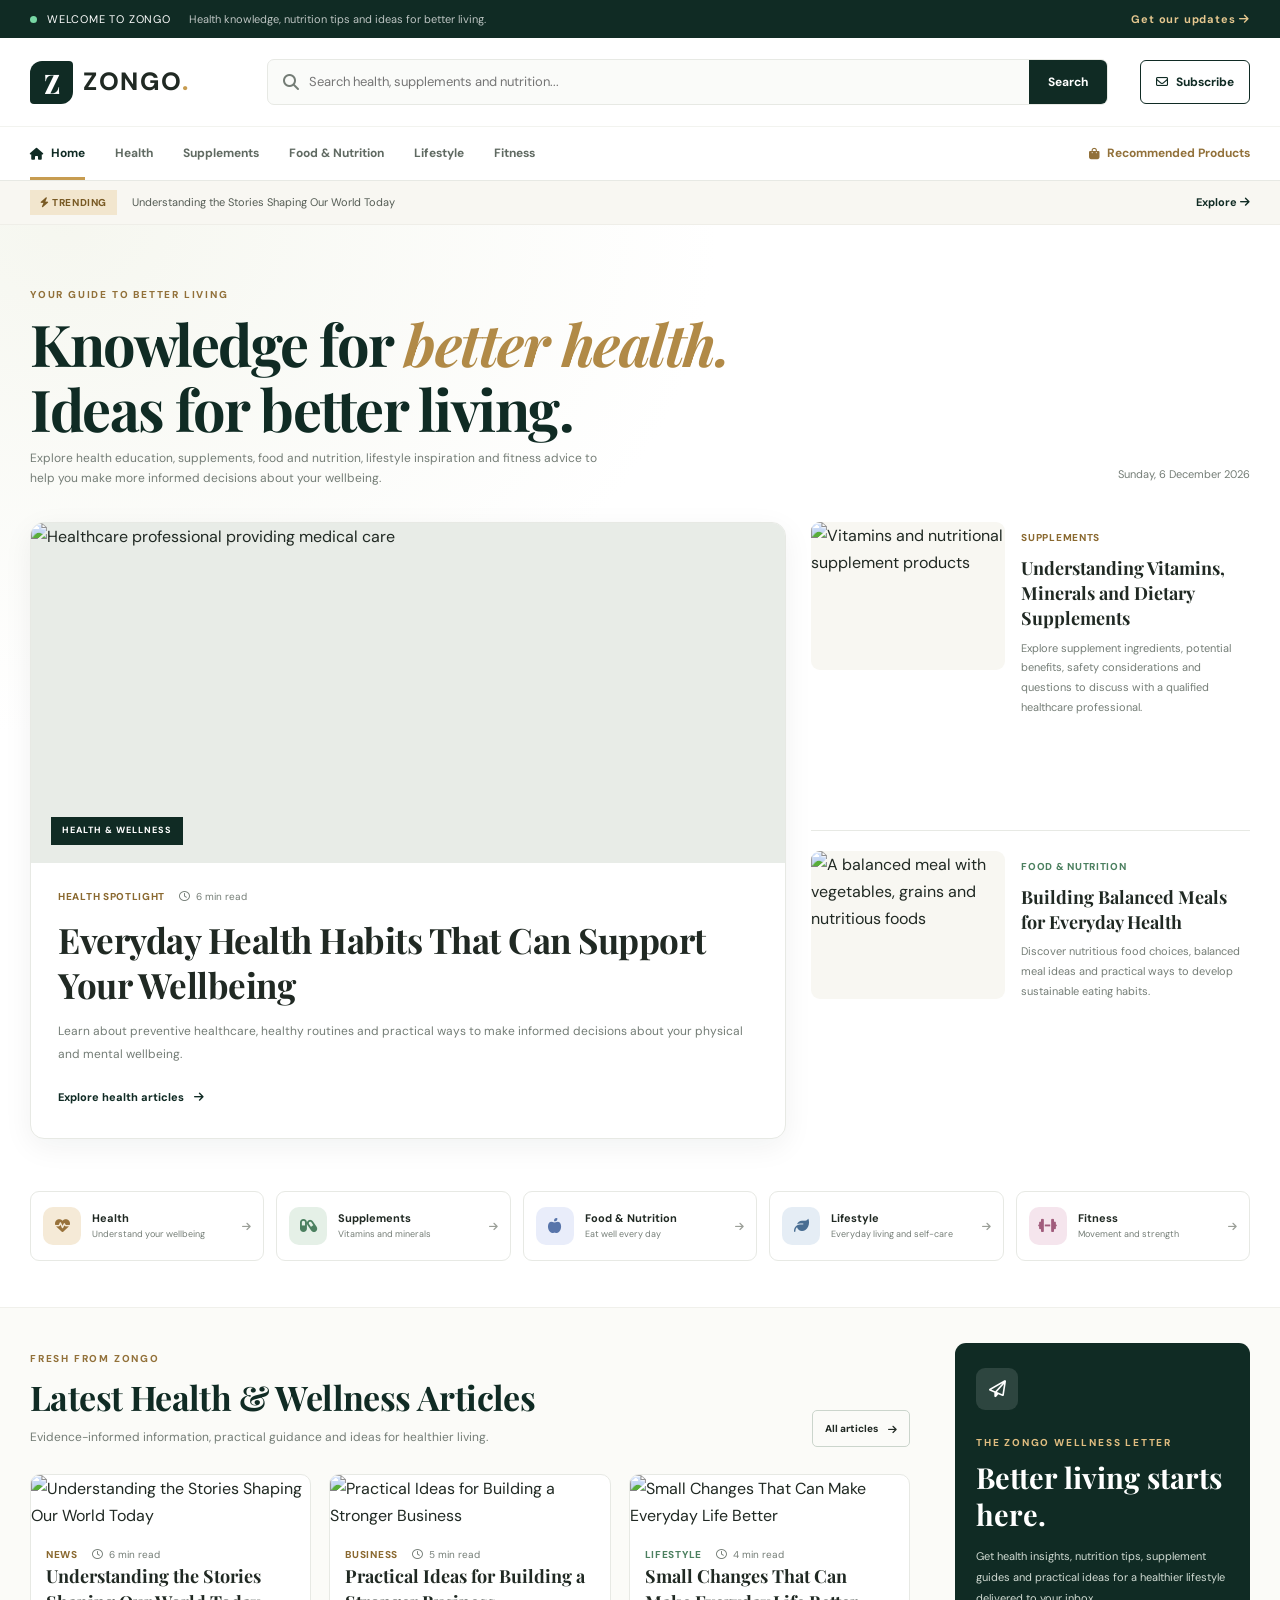
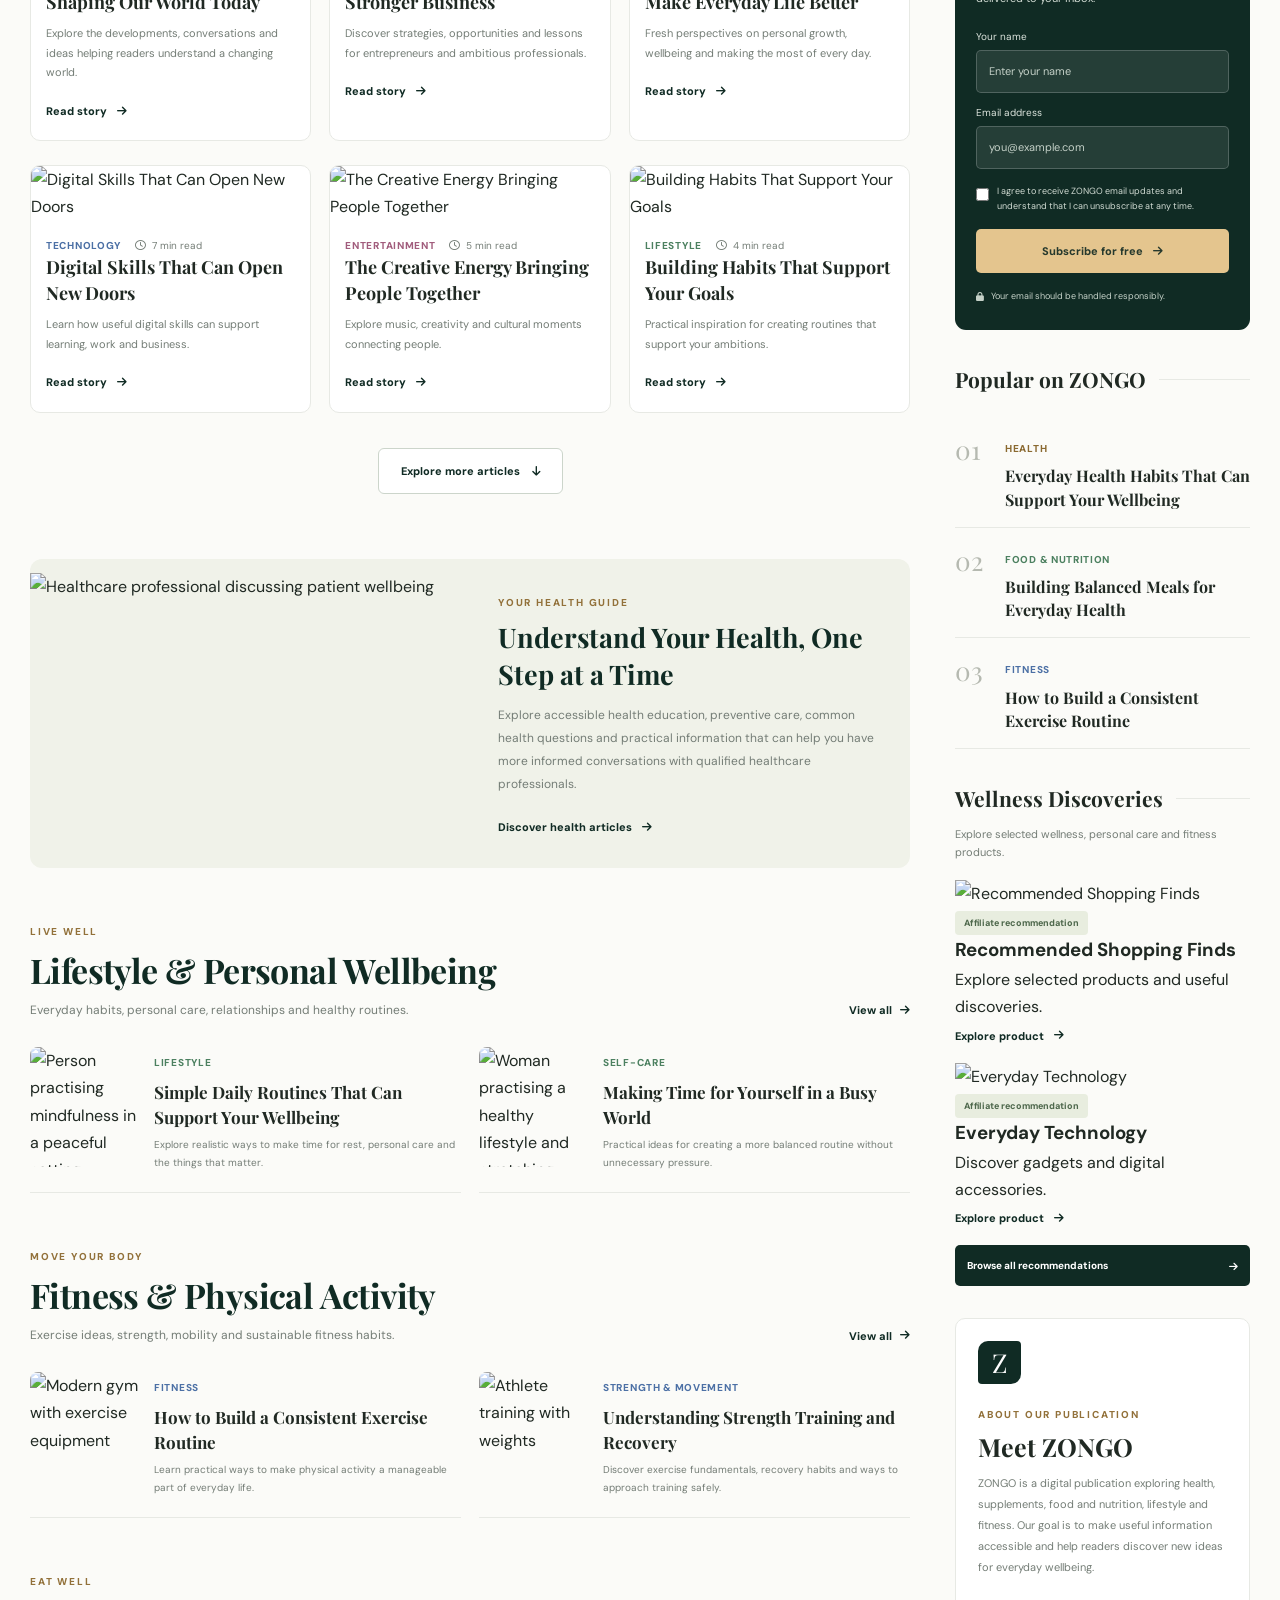
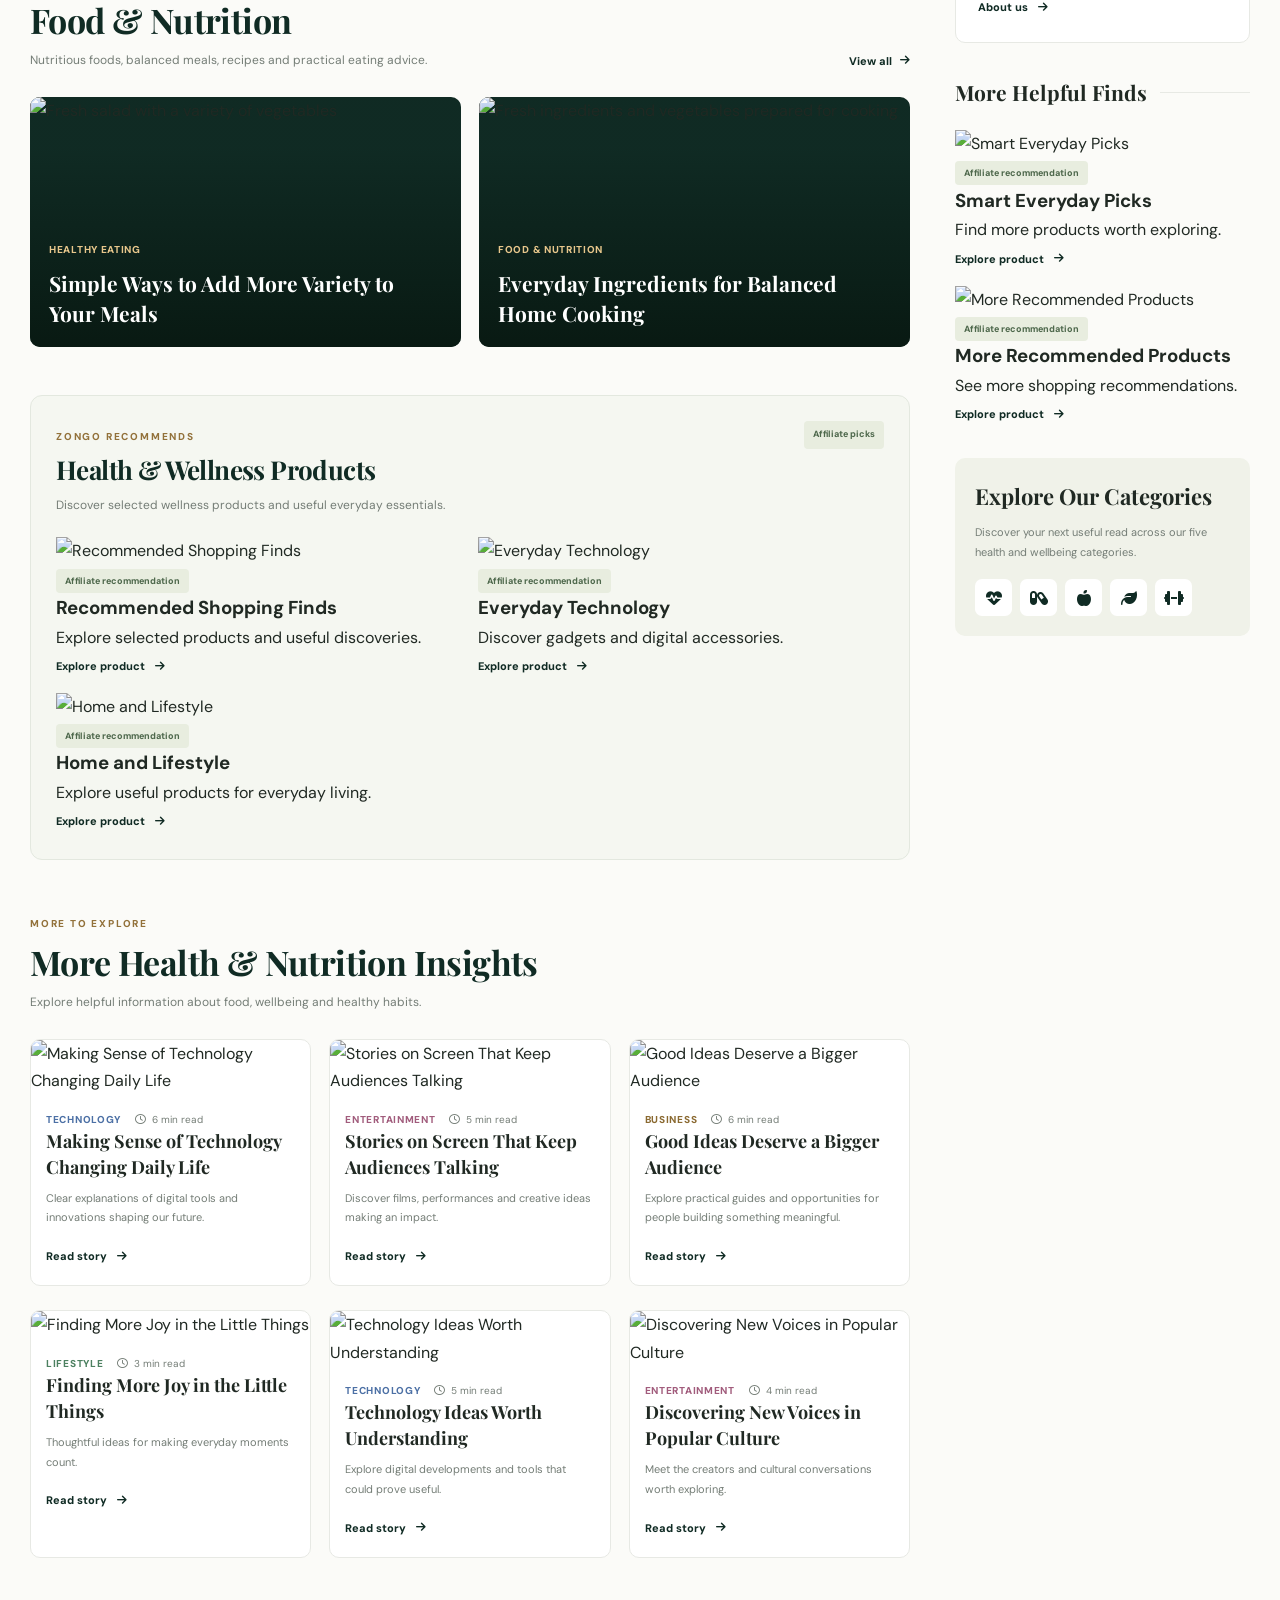
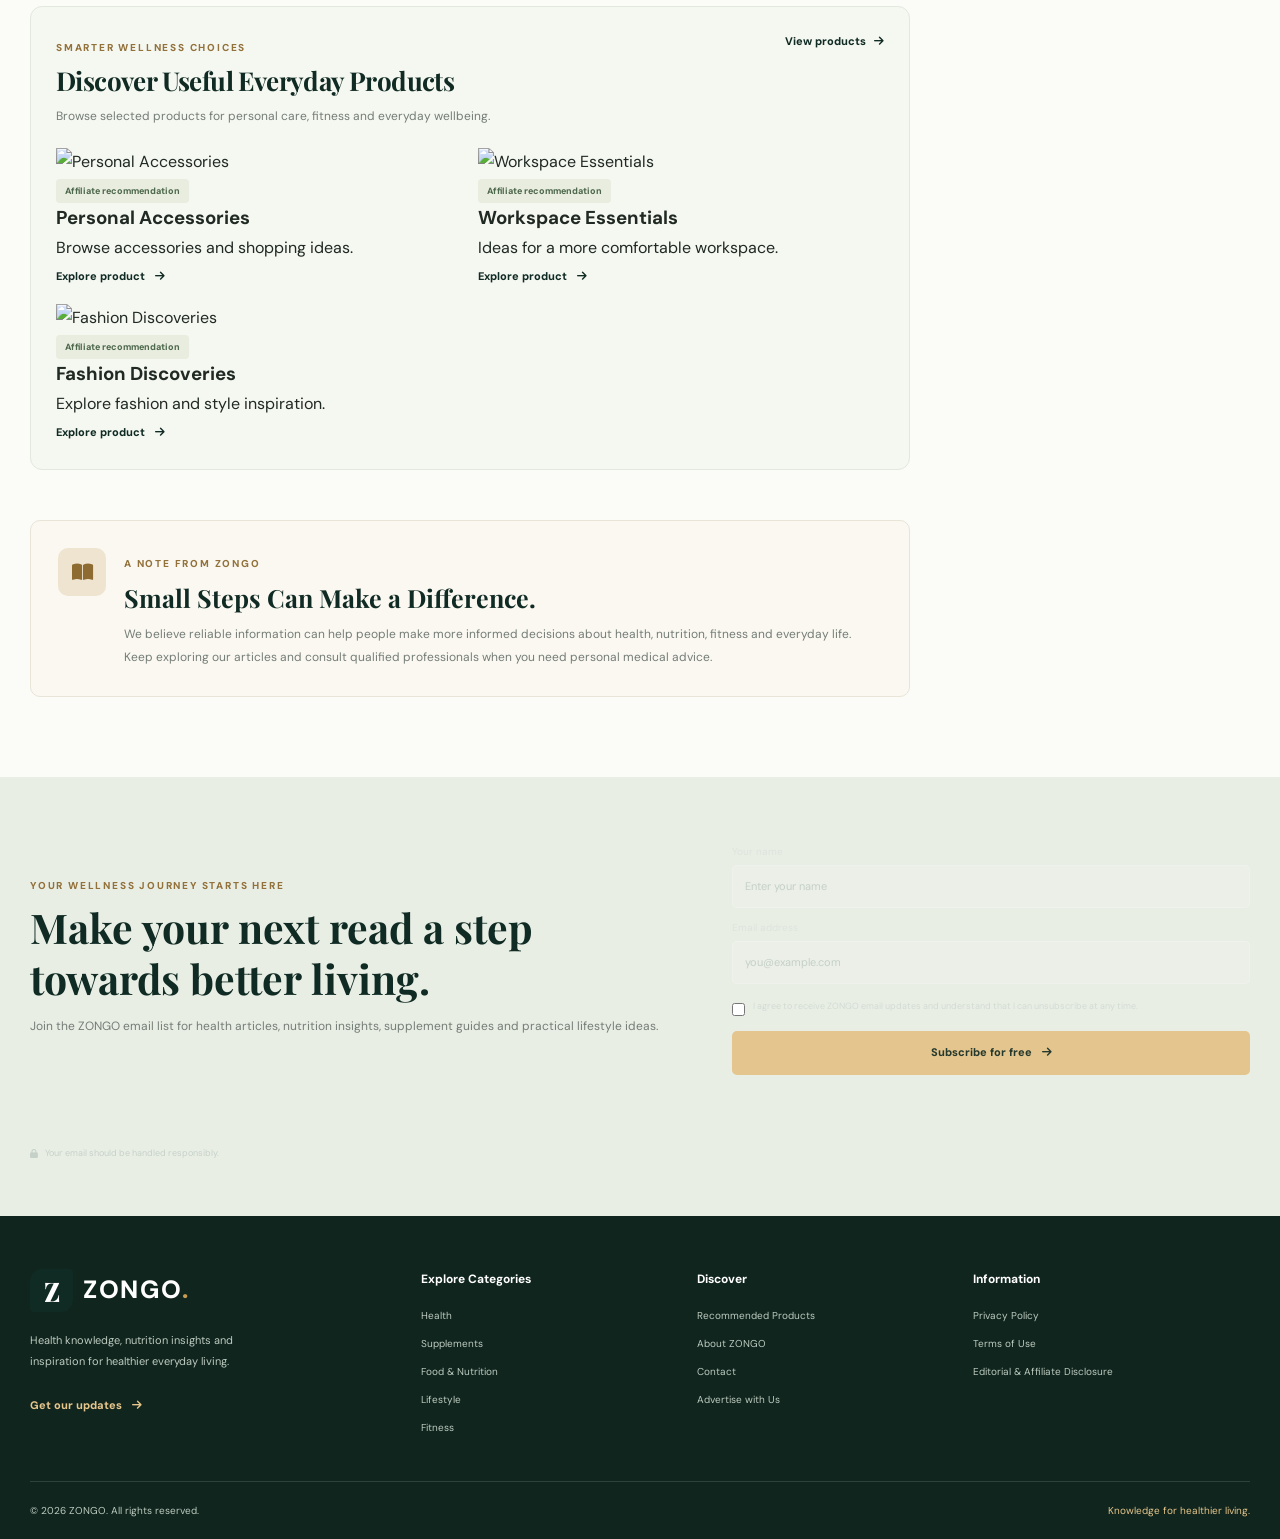
==== commit 1f2902d9: "Update index.html" ====
--- a/index.html
+++ b/index.html
@@ -31,6 +31,8 @@
 
 <body>
 
+            <body>
+
 <!-- ANNOUNCEMENT BAR -->
 
 <div class="announcement-bar">
@@ -38,7 +40,7 @@
     <span class="live-dot"></span>
     <span>WELCOME TO ZONGO</span>
     <span class="announcement-message">
-      Stories, ideas and information that matter.
+      Health knowledge, nutrition tips and ideas for better living.
     </span>
     <a href="#newsletter">Get our updates <i class="fa-solid fa-arrow-right"></i></a>
   </div>
@@ -63,7 +65,7 @@
       <input
         type="search"
         id="searchInput"
-        placeholder="Search stories, news and ideas..."
+        placeholder="Search health, supplements and nutrition..."
         aria-label="Search articles"
       >
 
@@ -103,15 +105,15 @@
         Home
       </a>
 
-      <a href="news.html" class="nav-link">News</a>
+      <a href="health.html" class="nav-link">Health</a>
+
+      <a href="supplements.html" class="nav-link">Supplements</a>
+
+      <a href="food-nutrition.html" class="nav-link">Food & Nutrition</a>
 
       <a href="lifestyle.html" class="nav-link">Lifestyle</a>
 
-      <a href="business.html" class="nav-link">Business</a>
-
-      <a href="technology.html" class="nav-link">Technology</a>
-
-      <a href="entertainment.html" class="nav-link">Entertainment</a>
+      <a href="fitness.html" class="nav-link">Fitness</a>
 
       <a href="tinubu-election.html" class="nav-link nav-special">
         <i class="fa-solid fa-bag-shopping"></i>
@@ -126,7 +128,7 @@
 
 
 <main>
-    
+
 
   <!-- BREAKING / TRENDING STRIP -->
 
@@ -140,7 +142,7 @@
       </span>
 
       <div class="trend-content" id="trendingTicker">
-        <span>Welcome to ZONGO — discover stories worth your time.</span>
+        <span>Discover practical health advice, nutrition tips and ideas for healthier living.</span>
       </div>
 
       <a href="#latest" class="trend-more">
@@ -161,11 +163,12 @@
       <div class="section-heading hero-heading">
 
         <div>
-          <span class="eyebrow">THE WORLD, EXPLAINED</span>
-          <h1>Stories that <span>inform.</span><br>Ideas that inspire.</h1>
+          <span class="eyebrow">YOUR GUIDE TO BETTER LIVING</span>
+          <h1>Knowledge for <span>better health.</span><br>Ideas for better living.</h1>
           <p>
-            Your daily destination for news, culture, business,
-            technology and the things that make life interesting.
+            Explore health education, supplements, food and nutrition,
+            lifestyle inspiration and fitness advice to help you make
+            more informed decisions about your wellbeing.
           </p>
         </div>
 
@@ -180,38 +183,39 @@
 
         <article class="hero-feature">
 
-          <a href="news.html" class="hero-feature-image image-link">
+          <a href="health.html" class="hero-feature-image image-link">
 
             <img
-              src="https://images.unsplash.com/photo-1504711434969-e33886168f5c?auto=format&fit=crop&w=1400&q=85"
-              alt="Newspaper and journalism"
+              src="https://images.unsplash.com/photo-1505751172876-fa1923c5c528?auto=format&fit=crop&w=1400&q=85"
+              alt="Healthcare professional providing medical care"
               fetchpriority="high"
             >
 
-            <span class="image-category">THE BIG PICTURE</span>
+            <span class="image-category">HEALTH & WELLNESS</span>
 
           </a>
 
           <div class="hero-feature-content">
 
             <div class="article-meta">
-              <span class="category-label">Editor's Spotlight</span>
+              <span class="category-label">Health Spotlight</span>
               <span><i class="fa-regular fa-clock"></i> 6 min read</span>
             </div>
 
             <h2>
-              <a href="news.html">
-                Understanding the Stories Shaping Our World Today
+              <a href="health.html">
+                Everyday Health Habits That Can Support Your Wellbeing
               </a>
             </h2>
 
             <p>
-              Explore the developments, conversations and ideas
-              helping readers make sense of a changing world.
+              Learn about preventive healthcare, healthy routines
+              and practical ways to make informed decisions about
+              your physical and mental wellbeing.
             </p>
 
-            <a href="news.html" class="read-link">
-              Explore the stories
+            <a href="health.html" class="read-link">
+              Explore health articles
               <i class="fa-solid fa-arrow-right"></i>
             </a>
 
@@ -226,11 +230,11 @@
 
           <article class="side-feature">
 
-            <a href="business.html" class="side-feature-image image-link">
+            <a href="supplements.html" class="side-feature-image image-link">
 
               <img
-                src="https://images.unsplash.com/photo-1460925895917-afdab827c52f?auto=format&fit=crop&w=800&q=80"
-                alt="Business analytics on a computer"
+                src="https://images.unsplash.com/photo-1571781926291-c477ebfd024b?auto=format&fit=crop&w=800&q=80"
+                alt="Vitamins and nutritional supplement products"
                 loading="lazy"
               >
 
@@ -238,17 +242,18 @@
 
             <div class="side-feature-content">
 
-              <span class="category-label">Business</span>
+              <span class="category-label">Supplements</span>
 
               <h3>
-                <a href="business.html">
-                  Practical Ideas for Building a Stronger Business
+                <a href="supplements.html">
+                  Understanding Vitamins, Minerals and Dietary Supplements
                 </a>
               </h3>
 
               <p>
-                Discover strategies, opportunities and lessons
-                for entrepreneurs and ambitious professionals.
+                Explore supplement ingredients, potential benefits,
+                safety considerations and questions to discuss
+                with a qualified healthcare professional.
               </p>
 
             </div>
@@ -258,11 +263,11 @@
 
           <article class="side-feature">
 
-            <a href="lifestyle.html" class="side-feature-image image-link">
+            <a href="food-nutrition.html" class="side-feature-image image-link">
 
               <img
-                src="https://images.unsplash.com/photo-1490730141103-6cac27aaab94?auto=format&fit=crop&w=800&q=80"
-                alt="Beautiful peaceful landscape"
+                src="https://images.unsplash.com/photo-1490645935967-10de6ba17061?auto=format&fit=crop&w=800&q=80"
+                alt="A balanced meal with vegetables, grains and nutritious foods"
                 loading="lazy"
               >
 
@@ -270,17 +275,17 @@
 
             <div class="side-feature-content">
 
-              <span class="category-label category-lifestyle">Lifestyle</span>
+              <span class="category-label category-lifestyle">Food & Nutrition</span>
 
               <h3>
-                <a href="lifestyle.html">
-                  Small Changes That Can Make Everyday Life Better
+                <a href="food-nutrition.html">
+                  Building Balanced Meals for Everyday Health
                 </a>
               </h3>
 
               <p>
-                Fresh perspectives on personal growth, wellbeing
-                and making the most of every day.
+                Discover nutritious food choices, balanced meal ideas
+                and practical ways to develop sustainable eating habits.
               </p>
 
             </div>
@@ -304,27 +309,59 @@
 
       <div class="category-scroll">
 
-        <a href="news.html" class="category-pill">
+        <a href="health.html" class="category-pill">
           <span class="category-icon news-icon">
-            <i class="fa-regular fa-newspaper"></i>
+            <i class="fa-solid fa-heart-pulse"></i>
           </span>
           <span>
-            <strong>News</strong>
-            <small>What's happening</small>
+            <strong>Health</strong>
+            <small>Understand your wellbeing</small>
           </span>
           <i class="fa-solid fa-arrow-right category-arrow"></i>
         </a>
 
 
+        <a href="supplements.html" class="category-pill">
+
+          <span class="category-icon lifestyle-icon">
+            <i class="fa-solid fa-capsules"></i>
+          </span>
+
+          <span>
+            <strong>Supplements</strong>
+            <small>Vitamins and minerals</small>
+          </span>
+
+          <i class="fa-solid fa-arrow-right category-arrow"></i>
+
+        </a>
+
+
+        <a href="food-nutrition.html" class="category-pill">
+
+          <span class="category-icon business-icon">
+            <i class="fa-solid fa-apple-whole"></i>
+          </span>
+
+          <span>
+            <strong>Food & Nutrition</strong>
+            <small>Eat well every day</small>
+          </span>
+
+          <i class="fa-solid fa-arrow-right category-arrow"></i>
+
+        </a>
+
+
         <a href="lifestyle.html" class="category-pill">
 
-          <span class="category-icon lifestyle-icon">
+          <span class="category-icon technology-icon">
             <i class="fa-solid fa-leaf"></i>
           </span>
 
           <span>
             <strong>Lifestyle</strong>
-            <small>Live a little better</small>
+            <small>Everyday living and self-care</small>
           </span>
 
           <i class="fa-solid fa-arrow-right category-arrow"></i>
@@ -332,47 +369,15 @@
         </a>
 
 
-        <a href="business.html" class="category-pill">
-
-          <span class="category-icon business-icon">
-            <i class="fa-solid fa-chart-line"></i>
+        <a href="fitness.html" class="category-pill">
+
+          <span class="category-icon entertainment-icon">
+            <i class="fa-solid fa-dumbbell"></i>
           </span>
 
           <span>
-            <strong>Business</strong>
-            <small>Ideas and opportunity</small>
-          </span>
-
-          <i class="fa-solid fa-arrow-right category-arrow"></i>
-
-        </a>
-
-
-        <a href="technology.html" class="category-pill">
-
-          <span class="category-icon technology-icon">
-            <i class="fa-solid fa-microchip"></i>
-          </span>
-
-          <span>
-            <strong>Technology</strong>
-            <small>What's next</small>
-          </span>
-
-          <i class="fa-solid fa-arrow-right category-arrow"></i>
-
-        </a>
-
-
-        <a href="entertainment.html" class="category-pill">
-
-          <span class="category-icon entertainment-icon">
-            <i class="fa-solid fa-film"></i>
-          </span>
-
-          <span>
-            <strong>Entertainment</strong>
-            <small>Culture and people</small>
+            <strong>Fitness</strong>
+            <small>Movement and strength</small>
           </span>
 
           <i class="fa-solid fa-arrow-right category-arrow"></i>
@@ -400,12 +405,12 @@
 
           <div>
             <span class="eyebrow">FRESH FROM ZONGO</span>
-            <h2>Latest Stories</h2>
-            <p>New perspectives, useful information and stories to explore.</p>
-          </div>
-
-          <a href="news.html" class="outline-button">
-            All stories
+            <h2>Latest Health & Wellness Articles</h2>
+            <p>Evidence-informed information, practical guidance and ideas for healthier living.</p>
+          </div>
+
+          <a href="health.html" class="outline-button">
+            All articles
             <i class="fa-solid fa-arrow-right"></i>
           </a>
 
@@ -449,22 +454,22 @@
         <div class="load-more-wrap">
 
           <button class="load-more-button" id="loadMoreArticles">
-            Explore more stories
+            Explore more articles
             <i class="fa-solid fa-arrow-down"></i>
           </button>
 
         </div>
 
 
-        <!-- BUSINESS SPOTLIGHT -->
+        <!-- HEALTH SPOTLIGHT -->
 
         <section class="content-feature">
 
           <div class="content-feature-image">
 
             <img
-              src="https://images.unsplash.com/photo-1556761175-b413da4baf72?auto=format&fit=crop&w=1200&q=85"
-              alt="Professionals working together"
+              src="https://images.unsplash.com/photo-1576091160399-112ba8d25d1d?auto=format&fit=crop&w=1200&q=85"
+              alt="Healthcare professional discussing patient wellbeing"
               loading="lazy"
             >
 
@@ -472,18 +477,19 @@
 
           <div class="content-feature-text">
 
-            <span class="eyebrow">THE ENTREPRENEUR'S DESK</span>
-
-            <h2>Good Ideas Deserve a Bigger Audience</h2>
+            <span class="eyebrow">YOUR HEALTH GUIDE</span>
+
+            <h2>Understand Your Health, One Step at a Time</h2>
 
             <p>
-              Explore business lessons, practical guides, new
-              opportunities and insights for people who want
-              to build something meaningful.
+              Explore accessible health education, preventive care,
+              common health questions and practical information
+              that can help you have more informed conversations
+              with qualified healthcare professionals.
             </p>
 
-            <a href="business.html" class="read-link">
-              Discover business stories
+            <a href="health.html" class="read-link">
+              Discover health articles
               <i class="fa-solid fa-arrow-right"></i>
             </a>
 
@@ -500,8 +506,8 @@
 
             <div>
               <span class="eyebrow">LIVE WELL</span>
-              <h2>Lifestyle & Wellbeing</h2>
-              <p>Ideas for everyday living, relationships and personal growth.</p>
+              <h2>Lifestyle & Personal Wellbeing</h2>
+              <p>Everyday habits, personal care, relationships and healthy routines.</p>
             </div>
 
             <a href="lifestyle.html" class="text-link">
@@ -515,8 +521,8 @@
             <article class="horizontal-story">
 
               <img
-                src="https://images.unsplash.com/photo-1499209974431-9dddcece7f88?auto=format&fit=crop&w=600&q=80"
-                alt="Peaceful outdoor scenery"
+                src="https://images.unsplash.com/photo-1506126613408-eca07ce68773?auto=format&fit=crop&w=600&q=80"
+                alt="Person practising mindfulness in a peaceful setting"
                 loading="lazy"
               >
 
@@ -525,12 +531,13 @@
 
                 <h3>
                   <a href="lifestyle.html">
-                    Finding More Joy in the Little Things
+                    Simple Daily Routines That Can Support Your Wellbeing
                   </a>
                 </h3>
 
                 <p>
-                  Thoughtful ideas for making everyday moments count.
+                  Explore realistic ways to make time for rest,
+                  personal care and the things that matter.
                 </p>
               </div>
 
@@ -540,22 +547,23 @@
             <article class="horizontal-story">
 
               <img
-                src="https://images.unsplash.com/photo-1517841905240-472988babdf9?auto=format&fit=crop&w=600&q=80"
-                alt="Woman enjoying a peaceful moment"
+                src="https://images.unsplash.com/photo-1518611012118-696072aa579a?auto=format&fit=crop&w=600&q=80"
+                alt="Woman practising a healthy lifestyle and stretching"
                 loading="lazy"
               >
 
               <div>
-                <span class="category-label category-lifestyle">Personal Growth</span>
+                <span class="category-label category-lifestyle">Self-Care</span>
 
                 <h3>
                   <a href="lifestyle.html">
-                    Building Habits That Support Your Goals
+                    Making Time for Yourself in a Busy World
                   </a>
                 </h3>
 
                 <p>
-                  Practical inspiration for a more intentional life.
+                  Practical ideas for creating a more balanced
+                  routine without unnecessary pressure.
                 </p>
               </div>
 
@@ -566,19 +574,19 @@
         </section>
 
 
-        <!-- TECHNOLOGY -->
+        <!-- FITNESS -->
 
         <section class="feed-section">
 
           <div class="section-heading section-heading-row">
 
             <div>
-              <span class="eyebrow">THE DIGITAL WORLD</span>
-              <h2>Technology & Innovation</h2>
-              <p>Digital tools, useful apps and emerging ideas.</p>
+              <span class="eyebrow">MOVE YOUR BODY</span>
+              <h2>Fitness & Physical Activity</h2>
+              <p>Exercise ideas, strength, mobility and sustainable fitness habits.</p>
             </div>
 
-            <a href="technology.html" class="text-link">
+            <a href="fitness.html" class="text-link">
               View all <i class="fa-solid fa-arrow-right"></i>
             </a>
 
@@ -589,23 +597,24 @@
             <article class="horizontal-story">
 
               <img
-                src="https://images.unsplash.com/photo-1519389950473-47ba0277781c?auto=format&fit=crop&w=600&q=80"
-                alt="Team collaborating with technology"
+                src="https://images.unsplash.com/photo-1534438327276-14e5300c3a48?auto=format&fit=crop&w=600&q=80"
+                alt="Modern gym with exercise equipment"
                 loading="lazy"
               >
 
               <div>
 
-                <span class="category-label category-technology">Technology</span>
+                <span class="category-label category-technology">Fitness</span>
 
                 <h3>
-                  <a href="technology.html">
-                    Digital Skills That Can Open New Doors
+                  <a href="fitness.html">
+                    How to Build a Consistent Exercise Routine
                   </a>
                 </h3>
 
                 <p>
-                  Learn how technology can support learning and work.
+                  Learn practical ways to make physical activity
+                  a manageable part of everyday life.
                 </p>
 
               </div>
@@ -616,23 +625,24 @@
             <article class="horizontal-story">
 
               <img
-                src="https://images.unsplash.com/photo-1518770660439-4636190af475?auto=format&fit=crop&w=600&q=80"
-                alt="Electronic technology circuit board"
+                src="https://images.unsplash.com/photo-1517836357463-d25dfeac3438?auto=format&fit=crop&w=600&q=80"
+                alt="Athlete training with weights"
                 loading="lazy"
               >
 
               <div>
 
-                <span class="category-label category-technology">Innovation</span>
+                <span class="category-label category-technology">Strength & Movement</span>
 
                 <h3>
-                  <a href="technology.html">
-                    Making Sense of the Technology Changing Daily Life
+                  <a href="fitness.html">
+                    Understanding Strength Training and Recovery
                   </a>
                 </h3>
 
                 <p>
-                  Clear explanations of the tools shaping our future.
+                  Discover exercise fundamentals, recovery habits
+                  and ways to approach training safely.
                 </p>
 
               </div>
@@ -644,19 +654,19 @@
         </section>
 
 
-        <!-- ENTERTAINMENT -->
+        <!-- FOOD & NUTRITION -->
 
         <section class="feed-section">
 
           <div class="section-heading section-heading-row">
 
             <div>
-              <span class="eyebrow">CULTURE & CREATIVITY</span>
-              <h2>Entertainment & Culture</h2>
-              <p>Creative people, popular culture and stories worth sharing.</p>
+              <span class="eyebrow">EAT WELL</span>
+              <h2>Food & Nutrition</h2>
+              <p>Nutritious foods, balanced meals, recipes and practical eating advice.</p>
             </div>
 
-            <a href="entertainment.html" class="text-link">
+            <a href="food-nutrition.html" class="text-link">
               View all <i class="fa-solid fa-arrow-right"></i>
             </a>
 
@@ -668,18 +678,18 @@
             <article class="entertainment-card">
 
               <img
-                src="https://images.unsplash.com/photo-1493225457124-a3eb161ffa5f?auto=format&fit=crop&w=800&q=85"
-                alt="Live music performance"
+                src="https://images.unsplash.com/photo-1512621776951-a57141f2eefd?auto=format&fit=crop&w=800&q=85"
+                alt="Fresh salad with a variety of vegetables"
                 loading="lazy"
               >
 
               <div class="entertainment-card-content">
 
-                <span class="category-label category-entertainment">Music & Culture</span>
+                <span class="category-label category-entertainment">Healthy Eating</span>
 
                 <h3>
-                  <a href="entertainment.html">
-                    The Creative Energy Bringing People Together
+                  <a href="food-nutrition.html">
+                    Simple Ways to Add More Variety to Your Meals
                   </a>
                 </h3>
 
@@ -691,18 +701,18 @@
             <article class="entertainment-card">
 
               <img
-                src="https://images.unsplash.com/photo-1485846234645-a62644f84728?auto=format&fit=crop&w=800&q=85"
-                alt="Cinema and film"
+                src="https://images.unsplash.com/photo-1498837167922-ddd27525d352?auto=format&fit=crop&w=800&q=85"
+                alt="Fresh ingredients and vegetables prepared for cooking"
                 loading="lazy"
               >
 
               <div class="entertainment-card-content">
 
-                <span class="category-label category-entertainment">Film</span>
+                <span class="category-label category-entertainment">Food & Nutrition</span>
 
                 <h3>
-                  <a href="entertainment.html">
-                    Stories on Screen That Keep Audiences Talking
+                  <a href="food-nutrition.html">
+                    Everyday Ingredients for Balanced Home Cooking
                   </a>
                 </h3>
 
@@ -723,8 +733,8 @@
 
             <div>
               <span class="eyebrow">ZONGO RECOMMENDS</span>
-              <h2>Products Worth Discovering</h2>
-              <p>Explore selected products and helpful shopping finds.</p>
+              <h2>Health & Wellness Products</h2>
+              <p>Discover selected wellness products and useful everyday essentials.</p>
             </div>
 
             <span class="affiliate-disclosure">Affiliate picks</span>
@@ -744,8 +754,8 @@
 
             <div>
               <span class="eyebrow">MORE TO EXPLORE</span>
-              <h2>Ideas for Everyday Life</h2>
-              <p>Useful discoveries, thoughtful reads and fresh inspiration.</p>
+              <h2>More Health & Nutrition Insights</h2>
+              <p>Explore helpful information about food, wellbeing and healthy habits.</p>
             </div>
 
           </div>
@@ -763,9 +773,9 @@
           <div class="affiliate-heading">
 
             <div>
-              <span class="eyebrow">SMARTER SHOPPING</span>
-              <h2>Discover Something Useful</h2>
-              <p>Browse handpicked items from our affiliate recommendations.</p>
+              <span class="eyebrow">SMARTER WELLNESS CHOICES</span>
+              <h2>Discover Useful Everyday Products</h2>
+              <p>Browse selected products for personal care, fitness and everyday wellbeing.</p>
             </div>
 
             <a href="tinubu-election.html" class="text-link">
@@ -778,6 +788,7 @@
 
         </section>
 
+
         <!-- EDITORIAL NOTE -->
 
         <section class="editor-note">
@@ -787,12 +798,14 @@
           </div>
 
           <div>
-            <span class="eyebrow">A NOTE FROM ZONGO</span>
-            <h2>Curiosity Is Always Worth Following.</h2>
+              <span class="eyebrow">A NOTE FROM ZONGO</span>
+            <h2>Small Steps Can Make a Difference.</h2>
             <p>
-              We believe good content should inform, inspire and
-              help people discover new possibilities. Keep exploring
-              and check back for more stories.
+              We believe reliable information can help people make
+              more informed decisions about health, nutrition,
+              fitness and everyday life. Keep exploring our articles
+              and consult qualified professionals when you need
+              personal medical advice.
             </p>
           </div>
 
@@ -800,8 +813,7 @@
 
       </div>
 
-
-      <!-- RIGHT SIDEBAR -->
+            <!-- RIGHT SIDEBAR -->
 
       <aside class="editorial-sidebar">
 
@@ -813,13 +825,14 @@
             <i class="fa-regular fa-paper-plane"></i>
           </div>
 
-          <span class="eyebrow">THE ZONGO LETTER</span>
-
-          <h2>Good stories, delivered.</h2>
+          <span class="eyebrow">THE ZONGO WELLNESS LETTER</span>
+
+          <h2>Better living starts here.</h2>
 
           <p>
-            Get interesting stories, useful ideas and selected updates
-            delivered to your inbox.
+            Get health insights, nutrition tips, supplement guides
+            and practical ideas for a healthier lifestyle delivered
+            to your inbox.
           </p>
 
           <form id="newsletterForm" class="newsletter-form">
@@ -879,7 +892,7 @@
         </section>
 
 
-        <!-- TRENDING STORIES -->
+        <!-- POPULAR ARTICLES -->
 
         <section class="sidebar-section">
 
@@ -893,10 +906,10 @@
             <article class="popular-item">
               <span class="popular-number">01</span>
               <div>
-                <span class="category-label">Business</span>
+                <span class="category-label">Health</span>
                 <h3>
-                  <a href="business.html">
-                    Practical Ideas for Building a Stronger Business
+                  <a href="health.html">
+                    Everyday Health Habits That Can Support Your Wellbeing
                   </a>
                 </h3>
               </div>
@@ -905,10 +918,10 @@
             <article class="popular-item">
               <span class="popular-number">02</span>
               <div>
-                <span class="category-label category-lifestyle">Lifestyle</span>
+                <span class="category-label category-lifestyle">Food & Nutrition</span>
                 <h3>
-                  <a href="lifestyle.html">
-                    Small Changes That Can Make Everyday Life Better
+                  <a href="food-nutrition.html">
+                    Building Balanced Meals for Everyday Health
                   </a>
                 </h3>
               </div>
@@ -917,10 +930,10 @@
             <article class="popular-item">
               <span class="popular-number">03</span>
               <div>
-                <span class="category-label category-technology">Technology</span>
+                <span class="category-label category-technology">Fitness</span>
                 <h3>
-                  <a href="technology.html">
-                    Digital Skills That Can Open New Doors
+                  <a href="fitness.html">
+                    How to Build a Consistent Exercise Routine
                   </a>
                 </h3>
               </div>
@@ -936,12 +949,12 @@
         <section class="sidebar-affiliate" data-affiliate-slot="3">
 
           <div class="sidebar-heading">
-            <h2>Shopping Discoveries</h2>
+            <h2>Wellness Discoveries</h2>
             <span class="heading-line"></span>
           </div>
 
           <p class="sidebar-small-note">
-            Selected products you may find useful.
+            Explore selected wellness, personal care and fitness products.
           </p>
 
           <div id="affiliateSlot3" class="affiliate-sidebar-grid"></div>
@@ -965,9 +978,10 @@
           <h2>Meet ZONGO</h2>
 
           <p>
-            An independent digital publication bringing together
-            news, lifestyle, business, technology and entertainment
-            in one place.
+            ZONGO is a digital publication exploring health,
+            supplements, food and nutrition, lifestyle and fitness.
+            Our goal is to make useful information accessible
+            and help readers discover new ideas for everyday wellbeing.
           </p>
 
           <a href="about.html" class="read-link">
@@ -983,7 +997,7 @@
         <section class="sidebar-affiliate" data-affiliate-slot="4">
 
           <div class="sidebar-heading">
-            <h2>More Great Finds</h2>
+            <h2>More Helpful Finds</h2>
             <span class="heading-line"></span>
           </div>
 
@@ -996,34 +1010,35 @@
 
         <section class="sidebar-follow">
 
-          <h2>Keep Exploring</h2>
+          <h2>Explore Our Categories</h2>
 
           <p>
-            Find your next interesting read across our five categories.
+            Discover your next useful read across our five health
+            and wellbeing categories.
           </p>
 
           <div class="follow-links">
 
-            <a href="news.html" aria-label="News">
-              <i class="fa-regular fa-newspaper"></i>
+            <a href="health.html" aria-label="Health">
+              <i class="fa-solid fa-heart-pulse"></i>
+            </a>
+
+            <a href="supplements.html" aria-label="Supplements">
+              <i class="fa-solid fa-capsules"></i>
+            </a>
+
+            <a href="food-nutrition.html" aria-label="Food and Nutrition">
+              <i class="fa-solid fa-apple-whole"></i>
             </a>
 
             <a href="lifestyle.html" aria-label="Lifestyle">
               <i class="fa-solid fa-leaf"></i>
             </a>
 
-            <a href="business.html" aria-label="Business">
-              <i class="fa-solid fa-chart-line"></i>
+            <a href="fitness.html" aria-label="Fitness">
+              <i class="fa-solid fa-dumbbell"></i>
             </a>
 
-            <a href="technology.html" aria-label="Technology">
-              <i class="fa-solid fa-microchip"></i>
-            </a>
-
-            <a href="entertainment.html" aria-label="Entertainment">
-              <i class="fa-solid fa-film"></i>
-            </a>
-
           </div>
 
         </section>
@@ -1043,73 +1058,72 @@
 
       <div class="newsletter-banner-copy">
 
-        <span class="eyebrow">DON'T MISS THE GOOD STUFF</span>
-
-        <h2>Your next favourite story starts here.</h2>
+        <span class="eyebrow">YOUR WELLNESS JOURNEY STARTS HERE</span>
+
+        <h2>Make your next read a step towards better living.</h2>
 
         <p>
-          Join the ZONGO email list for new articles, useful ideas
-          and selected updates.
+          Join the ZONGO email list for health articles, nutrition
+          insights, supplement guides and practical lifestyle ideas.
         </p>
 
       </div>
 
 
-         <form id="newsletterForm" class="newsletter-form">
-
-            <label for="newsletterName">Your name</label>
-
-            <input
-              type="text"
-              id="newsletterName"
-              name="name"
-              placeholder="Enter your name"
-              maxlength="80"
-              autocomplete="name"
-            >
-
-            <label for="newsletterEmail">Email address</label>
-
-            <input
-              type="email"
-              id="newsletterEmail"
-              name="email"
-              placeholder="you@example.com"
-              autocomplete="email"
-              maxlength="254"
-              required
-            >
-
-            <label class="consent-label">
-
-              <input
-                type="checkbox"
-                id="newsletterConsent"
-                required
-              >
-
-              <span>
-                I agree to receive ZONGO email updates and understand
-                that I can unsubscribe at any time.
-              </span>
-
-            </label>
-
-            <button type="submit" id="newsletterSubmit">
-              Subscribe for free
-              <i class="fa-solid fa-arrow-right"></i>
-            </button>
-
-            <p class="form-message" id="newsletterMessage" aria-live="polite"></p>
-
-          </form>
-
-          <div class="newsletter-privacy">
-            <i class="fa-solid fa-lock"></i>
-            Your email should be handled responsibly.
-          </div>
-          
-          
+      <form id="newsletterBannerForm" class="newsletter-form">
+
+        <label for="newsletterBannerName">Your name</label>
+
+        <input
+          type="text"
+          id="newsletterBannerName"
+          name="name"
+          placeholder="Enter your name"
+          maxlength="80"
+          autocomplete="name"
+        >
+
+        <label for="newsletterBannerEmail">Email address</label>
+
+        <input
+          type="email"
+          id="newsletterBannerEmail"
+          name="email"
+          placeholder="you@example.com"
+          autocomplete="email"
+          maxlength="254"
+          required
+        >
+
+        <label class="consent-label">
+
+          <input
+            type="checkbox"
+            id="newsletterBannerConsent"
+            required
+          >
+
+          <span>
+            I agree to receive ZONGO email updates and understand
+            that I can unsubscribe at any time.
+          </span>
+
+        </label>
+
+        <button type="submit" id="newsletterBannerSubmit">
+          Subscribe for free
+          <i class="fa-solid fa-arrow-right"></i>
+        </button>
+
+        <p class="form-message" id="newsletterBannerMessage" aria-live="polite"></p>
+
+      </form>
+
+      <div class="newsletter-privacy">
+        <i class="fa-solid fa-lock"></i>
+        Your email should be handled responsibly.
+      </div>
+
     </div>
 
   </section>
@@ -1134,8 +1148,8 @@
           </a>
 
           <p>
-            News, ideas and inspiration for a world that never
-            stops moving.
+            Health knowledge, nutrition insights and inspiration
+            for healthier everyday living.
           </p>
 
           <a href="#newsletter" class="footer-subscribe">
@@ -1148,13 +1162,13 @@
 
         <div class="footer-column">
 
-          <h3>Explore</h3>
-
-          <a href="news.html">News</a>
+          <h3>Explore Categories</h3>
+
+          <a href="health.html">Health</a>
+          <a href="supplements.html">Supplements</a>
+          <a href="food-nutrition.html">Food & Nutrition</a>
           <a href="lifestyle.html">Lifestyle</a>
-          <a href="business.html">Business</a>
-          <a href="technology.html">Technology</a>
-          <a href="entertainment.html">Entertainment</a>
+          <a href="fitness.html">Fitness</a>
 
         </div>
 
@@ -1192,7 +1206,7 @@
         </p>
 
         <p class="footer-tagline">
-          Made for curious minds.
+          Knowledge for healthier living.
         </p>
 
       </div>
@@ -1214,7 +1228,8 @@
   <div id="siteToast" class="site-toast" role="status" aria-live="polite"></div>
 
 
-</main>
-
+  </main>
+
+              
 </body>
-</html>+</html>
